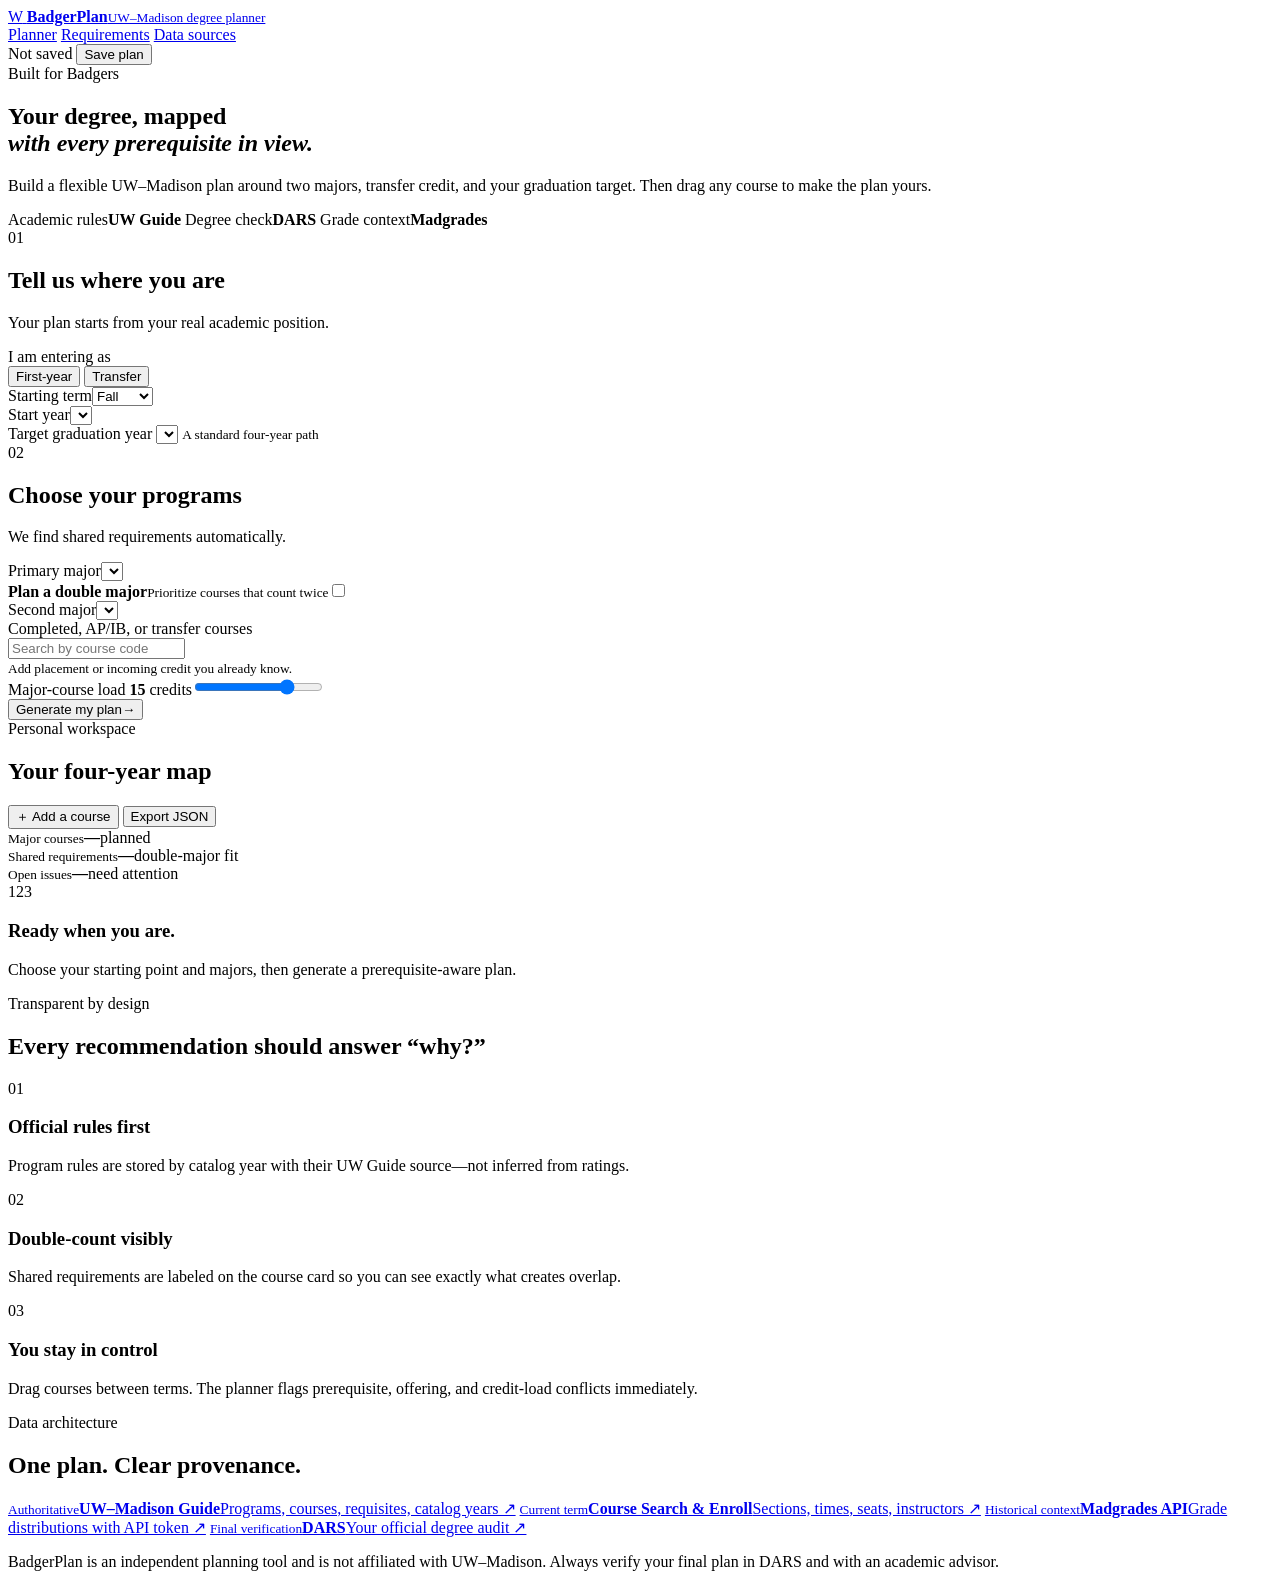
==== web/static/index.html @ cb11b792 "Build personalized UW course planning workspace" ====
<!doctype html>
<html lang="en">
<head>
  <meta charset="utf-8">
  <meta name="viewport" content="width=device-width, initial-scale=1">
  <title>BadgerPlan · UW–Madison Degree Planner</title>
  <meta name="description" content="A personalized, prerequisite-aware degree planning workspace for UW–Madison students.">
  <link rel="preconnect" href="https://fonts.googleapis.com">
  <link rel="preconnect" href="https://fonts.gstatic.com" crossorigin>
  <link href="https://fonts.googleapis.com/css2?family=DM+Sans:wght@400;500;600;700&family=Newsreader:opsz,wght@6..72,600;6..72,700&display=swap" rel="stylesheet">
  <link rel="stylesheet" href="/static/app.css">
</head>
<body>
  <header class="topbar">
    <a class="brand" href="#" aria-label="BadgerPlan home">
      <span class="crest">W</span>
      <span><strong>BadgerPlan</strong><small>UW–Madison degree planner</small></span>
    </a>
    <nav>
      <a href="#planner">Planner</a>
      <a href="#requirements">Requirements</a>
      <a href="#sources">Data sources</a>
    </nav>
    <div class="top-actions">
      <span id="saveStatus" class="save-status">Not saved</span>
      <button id="savePlan" class="button ghost">Save plan</button>
    </div>
  </header>

  <main>
    <section class="hero">
      <div class="eyebrow"><span></span> Built for Badgers</div>
      <h1>Your degree, mapped<br><em>with every prerequisite in view.</em></h1>
      <p>Build a flexible UW–Madison plan around two majors, transfer credit, and your graduation target. Then drag any course to make the plan yours.</p>
      <div class="source-strip">
        <span>Academic rules</span><strong>UW Guide</strong>
        <span>Degree check</span><strong>DARS</strong>
        <span>Grade context</span><strong>Madgrades</strong>
      </div>
    </section>

    <section id="planner" class="workspace">
      <aside class="setup-panel">
        <div class="panel-heading">
          <span class="step-number">01</span>
          <div><h2>Tell us where you are</h2><p>Your plan starts from your real academic position.</p></div>
        </div>

        <div class="field">
          <label>I am entering as</label>
          <div class="segmented" role="group" aria-label="Student type">
            <button class="segment active" data-student-type="first-year">First-year</button>
            <button class="segment" data-student-type="transfer">Transfer</button>
          </div>
        </div>

        <div class="field-row">
          <div class="field"><label for="startTerm">Starting term</label><select id="startTerm"><option>Fall</option><option>Spring</option></select></div>
          <div class="field"><label for="startYear">Start year</label><select id="startYear"></select></div>
        </div>

        <div class="field">
          <label for="graduationYear">Target graduation year</label>
          <select id="graduationYear"></select>
          <small id="timelineHint">A standard four-year path</small>
        </div>

        <div class="divider"></div>
        <div class="panel-heading compact">
          <span class="step-number">02</span>
          <div><h2>Choose your programs</h2><p>We find shared requirements automatically.</p></div>
        </div>

        <div class="field"><label for="primaryMajor">Primary major</label><select id="primaryMajor"></select></div>
        <label class="toggle-row"><span><strong>Plan a double major</strong><small>Prioritize courses that count twice</small></span><input id="doubleMajor" type="checkbox"><i></i></label>
        <div id="secondMajorField" class="field hidden"><label for="secondMajor">Second major</label><select id="secondMajor"></select></div>

        <div class="divider"></div>
        <div class="field">
          <label for="completedSearch">Completed, AP/IB, or transfer courses</label>
          <div class="token-input"><input id="completedSearch" placeholder="Search by course code"><div id="completedSuggestions" class="suggestions hidden"></div></div>
          <div id="completedTokens" class="tokens"></div>
          <small id="creditHelp">Add placement or incoming credit you already know.</small>
        </div>

        <div class="field"><label for="maxCredits">Major-course load <strong id="maxCreditsValue">15</strong> credits</label><input id="maxCredits" type="range" min="6" max="18" value="15"></div>
        <button id="generatePlan" class="button primary full"><span>Generate my plan</span><span aria-hidden="true">→</span></button>
      </aside>

      <div class="plan-area">
        <div class="plan-toolbar">
          <div><span class="kicker">Personal workspace</span><h2 id="planTitle">Your four-year map</h2></div>
          <div class="toolbar-actions">
            <button id="openLibrary" class="button ghost">＋ Add a course</button>
            <button id="exportPlan" class="button dark">Export JSON</button>
          </div>
        </div>

        <div id="summary" class="summary-grid">
          <article><small>Major courses</small><strong id="summaryCourses">—</strong><span>planned</span></article>
          <article><small>Shared requirements</small><strong id="summaryOverlap">—</strong><span>double-major fit</span></article>
          <article><small>Open issues</small><strong id="summaryIssues">—</strong><span>need attention</span></article>
        </div>

        <div id="alerts" class="alerts hidden"></div>
        <div id="schedule" class="schedule-board empty-state">
          <div class="empty-illustration"><span>1</span><i></i><span>2</span><i></i><span>3</span></div>
          <h3>Ready when you are.</h3>
          <p>Choose your starting point and majors, then generate a prerequisite-aware plan.</p>
        </div>
      </div>
    </section>

    <section id="requirements" class="requirements-section">
      <div><span class="kicker">Transparent by design</span><h2>Every recommendation should answer “why?”</h2></div>
      <div class="principles">
        <article><span>01</span><h3>Official rules first</h3><p>Program rules are stored by catalog year with their UW Guide source—not inferred from ratings.</p></article>
        <article><span>02</span><h3>Double-count visibly</h3><p>Shared requirements are labeled on the course card so you can see exactly what creates overlap.</p></article>
        <article><span>03</span><h3>You stay in control</h3><p>Drag courses between terms. The planner flags prerequisite, offering, and credit-load conflicts immediately.</p></article>
      </div>
    </section>

    <section id="sources" class="sources-section">
      <div><span class="kicker light">Data architecture</span><h2>One plan. Clear provenance.</h2></div>
      <div class="source-cards">
        <a href="https://guide.wisc.edu/" target="_blank"><small>Authoritative</small><strong>UW–Madison Guide</strong><span>Programs, courses, requisites, catalog years ↗</span></a>
        <a href="https://public.enroll.wisc.edu/" target="_blank"><small>Current term</small><strong>Course Search & Enroll</strong><span>Sections, times, seats, instructors ↗</span></a>
        <a href="https://api.madgrades.com/" target="_blank"><small>Historical context</small><strong>Madgrades API</strong><span>Grade distributions with API token ↗</span></a>
        <a href="https://registrar.wisc.edu/dars/" target="_blank"><small>Final verification</small><strong>DARS</strong><span>Your official degree audit ↗</span></a>
      </div>
      <p class="disclaimer">BadgerPlan is an independent planning tool and is not affiliated with UW–Madison. Always verify your final plan in DARS and with an academic advisor.</p>
    </section>
  </main>

  <dialog id="courseLibrary" class="course-library">
    <div class="library-header"><div><span class="kicker">Course library</span><h2>Add something to your plan</h2></div><button id="closeLibrary" aria-label="Close">×</button></div>
    <input id="librarySearch" class="library-search" placeholder="Search COMP SCI, economics, calculus…">
    <div id="libraryResults" class="library-results"></div>
  </dialog>

  <div id="toast" class="toast" role="status"></div>
  <script src="/static/app.js" defer></script>
</body>
</html>
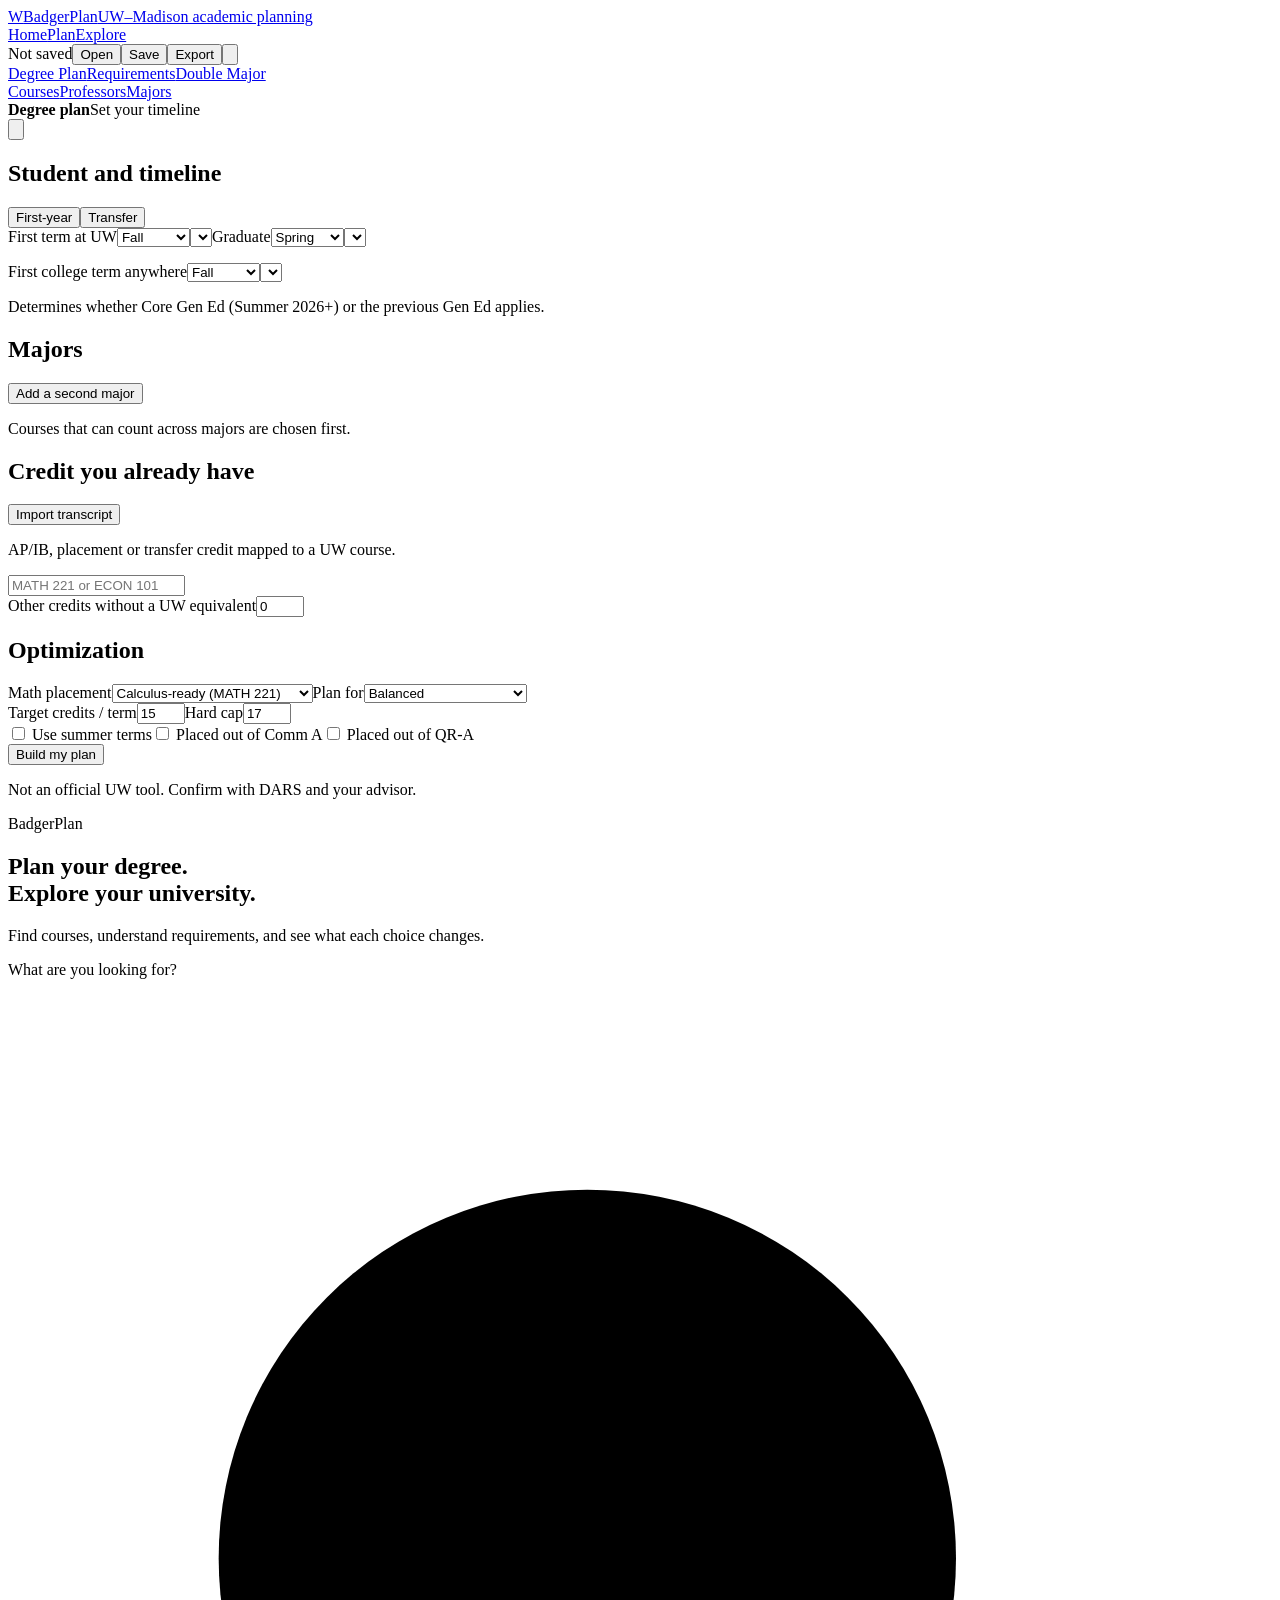
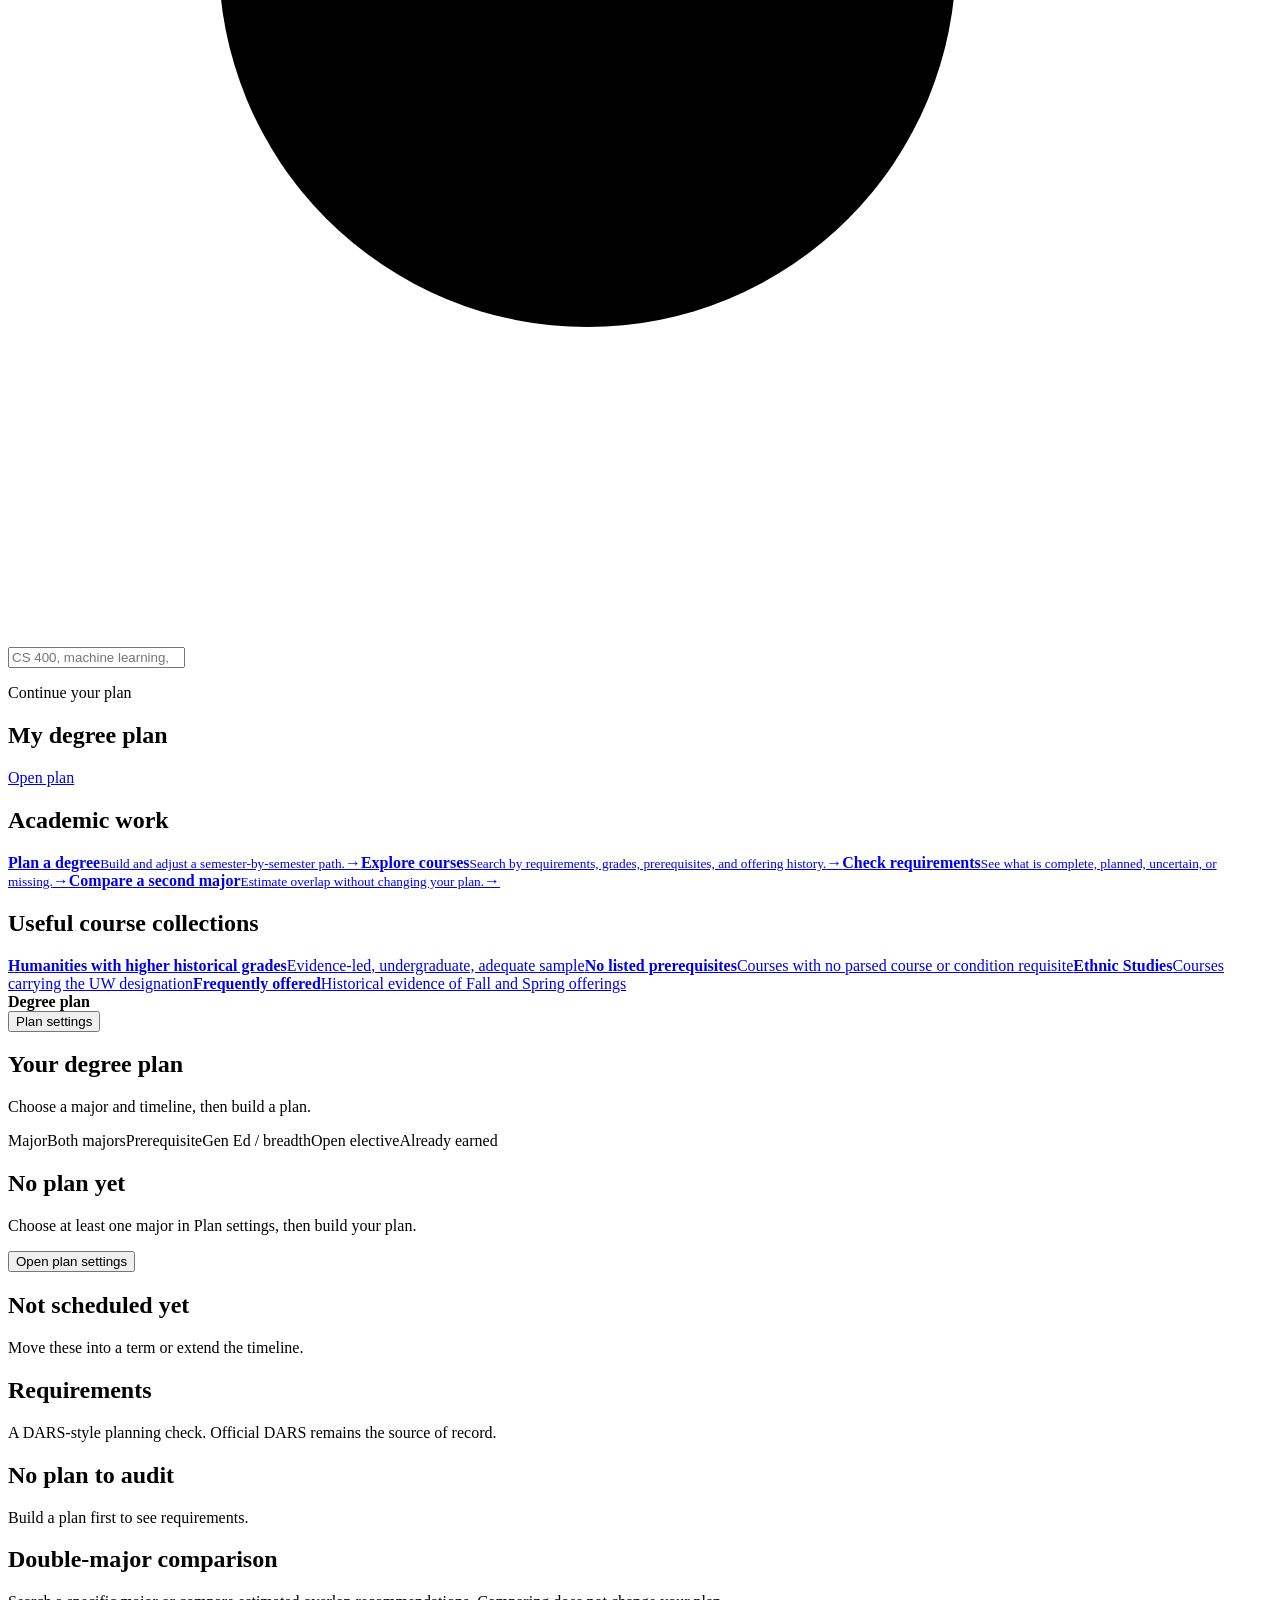
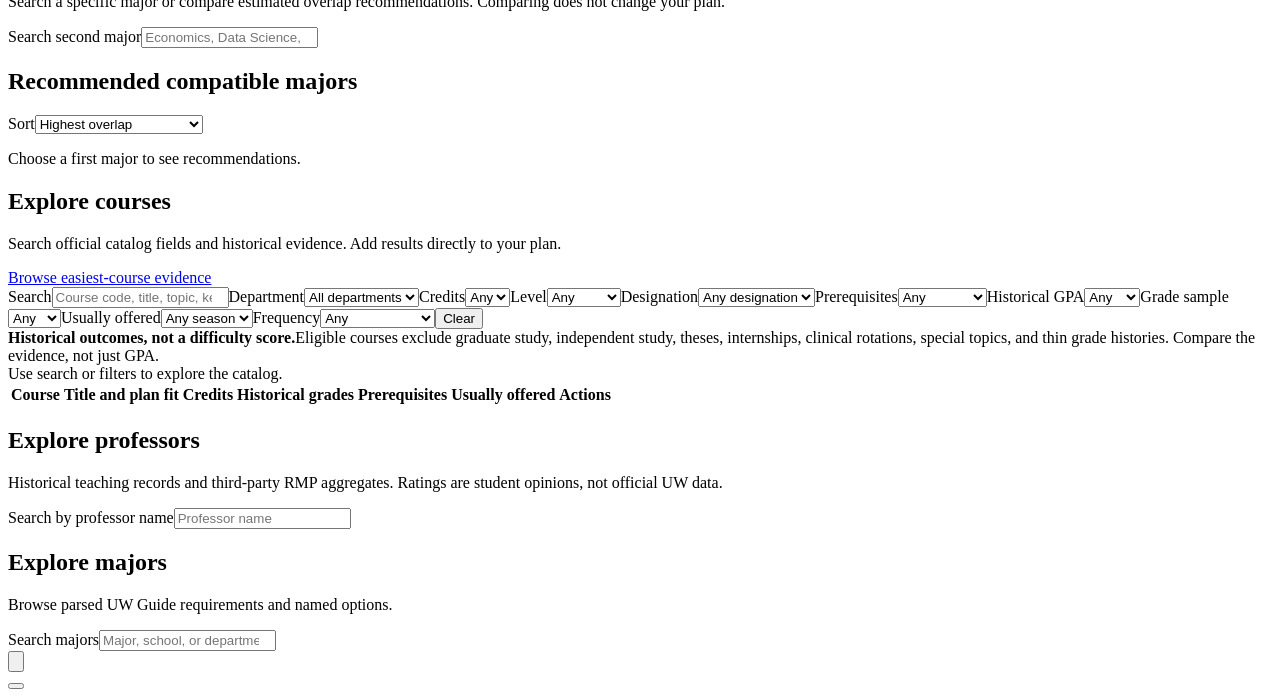
==== commit 6783584c: "feat: redesign CourseOptimizer web experience" ====
--- a/web/static/index.html
+++ b/web/static/index.html
@@ -2,143 +2,63 @@
 <html lang="en">
 <head>
   <meta charset="utf-8">
-  <meta name="viewport" content="width=device-width, initial-scale=1">
-  <title>BadgerPlan · UW–Madison Degree Planner</title>
-  <meta name="description" content="A personalized, prerequisite-aware degree planning workspace for UW–Madison students.">
+  <meta name="viewport" content="width=device-width, initial-scale=1, viewport-fit=cover">
+  <title>BadgerPlan · UW–Madison academic planning</title>
+  <meta name="description" content="Plan a UW–Madison degree, understand requirements, and discover courses using prerequisites and historical evidence.">
+  <link rel="icon" href="data:image/svg+xml,%3Csvg xmlns='http://www.w3.org/2000/svg' viewBox='0 0 32 32'%3E%3Crect width='32' height='32' rx='5' fill='%23c5050c'/%3E%3Cpath d='M9 8h9a5 5 0 0 1 0 10h-5v6H9zm4 4v2h5a1 1 0 0 0 0-2z' fill='white'/%3E%3C/svg%3E">
   <link rel="preconnect" href="https://fonts.googleapis.com">
   <link rel="preconnect" href="https://fonts.gstatic.com" crossorigin>
-  <link href="https://fonts.googleapis.com/css2?family=DM+Sans:wght@400;500;600;700&family=Newsreader:opsz,wght@6..72,600;6..72,700&display=swap" rel="stylesheet">
+  <link href="https://fonts.googleapis.com/css2?family=DM+Sans:wght@400;500;600;700&family=Newsreader:opsz,wght@6..72,500;6..72,600;6..72,700&display=swap" rel="stylesheet">
   <link rel="stylesheet" href="/static/app.css">
+  <link rel="stylesheet" href="/static/refinements.css">
+  <link rel="stylesheet" href="/static/classic.css">
 </head>
-<body>
+<body data-area="home">
   <header class="topbar">
-    <a class="brand" href="#" aria-label="BadgerPlan home">
-      <span class="crest">W</span>
-      <span><strong>BadgerPlan</strong><small>UW–Madison degree planner</small></span>
-    </a>
-    <nav>
-      <a href="#planner">Planner</a>
-      <a href="#requirements">Requirements</a>
-      <a href="#sources">Data sources</a>
-    </nav>
-    <div class="top-actions">
-      <span id="saveStatus" class="save-status">Not saved</span>
-      <button id="savePlan" class="button ghost">Save plan</button>
-    </div>
+    <a class="brand" href="/" data-route><span class="brand-mark" aria-hidden="true">W</span><span><span class="brand-name">BadgerPlan</span><span class="brand-sub" id="catalogBadge">UW–Madison academic planning</span></span></a>
+    <nav class="primary-nav" aria-label="Primary navigation"><a href="/" data-route data-nav="home">Home</a><a href="/plan" data-route data-nav="plan">Plan</a><a href="/explore/courses" data-route data-nav="explore">Explore</a></nav>
+    <div class="top-actions"><span class="save-status" id="saveStatus">Not saved</span><button class="btn quiet" id="openPlans">Open</button><button class="btn quiet" id="savePlan">Save</button><button class="btn quiet optional-action" id="exportPlan">Export</button><button class="icon-btn optional-action" id="printPlan" aria-label="Print plan" title="Print plan"><svg viewBox="0 0 24 24" aria-hidden="true"><path d="M7 8V3h10v5M7 17H5a2 2 0 0 1-2-2v-4a2 2 0 0 1 2-2h14a2 2 0 0 1 2 2v4a2 2 0 0 1-2 2h-2M7 14h10v7H7z"/></svg></button></div>
   </header>
+  <div class="context-nav hidden" id="planNav" aria-label="Plan sections"><a href="/plan" data-route>Degree Plan</a><a href="/plan/requirements" data-route>Requirements</a><a href="/plan/double-major" data-route>Double Major</a></div>
+  <div class="context-nav hidden" id="exploreNav" aria-label="Explore sections"><a href="/explore/courses" data-route>Courses</a><a href="/explore/professors" data-route>Professors</a><a href="/explore/majors" data-route>Majors</a></div>
 
-  <main>
-    <section class="hero">
-      <div class="eyebrow"><span></span> Built for Badgers</div>
-      <h1>Your degree, mapped<br><em>with every prerequisite in view.</em></h1>
-      <p>Build a flexible UW–Madison plan around two majors, transfer credit, and your graduation target. Then drag any course to make the plan yours.</p>
-      <div class="source-strip">
-        <span>Academic rules</span><strong>UW Guide</strong>
-        <span>Degree check</span><strong>DARS</strong>
-        <span>Grade context</span><strong>Madgrades</strong>
-      </div>
-    </section>
+  <div class="layout">
+    <aside class="setup" id="setup" aria-label="Plan settings">
+      <div class="setup-mobile-head"><div><strong id="mobilePlanName">Degree plan</strong><span id="mobilePlanDates">Set your timeline</span></div><button class="icon-btn" id="closeSettings" aria-label="Close plan settings"><svg viewBox="0 0 24 24" aria-hidden="true"><path d="M6 6l12 12M18 6L6 18"/></svg></button></div>
+      <form id="setupForm" autocomplete="off">
+        <section class="panel"><h2>Student and timeline</h2><div class="segmented" role="radiogroup" aria-label="Student type"><button type="button" class="seg active" data-student="first-year" role="radio" aria-checked="true">First-year</button><button type="button" class="seg" data-student="transfer" role="radio" aria-checked="false">Transfer</button></div><div class="stack-2"><label>First term at UW<span class="inline"><select id="startSeason"><option>Fall</option><option>Spring</option><option>Summer</option></select><select id="startYear" aria-label="Start year"></select></span></label><label>Graduate<span class="inline"><select id="gradSeason"><option>Spring</option><option>Fall</option><option>Summer</option></select><select id="gradYear" aria-label="Graduation year"></select></span></label></div><p class="hint" id="timelineHint"></p><div class="transfer-only hidden"><label>First college term anywhere<span class="inline"><select id="firstCollegeSeason"><option>Fall</option><option>Spring</option><option>Summer</option></select><select id="firstCollegeYear" aria-label="First college year"></select></span></label><p class="hint">Determines whether Core Gen Ed (Summer 2026+) or the previous Gen Ed applies.</p></div></section>
+        <section class="panel"><h2>Majors</h2><div id="majorList" class="major-list"></div><button type="button" class="text-action" id="addMajor">Add a second major</button><p class="hint">Courses that can count across majors are chosen first.</p></section>
+        <section class="panel"><div class="panel-heading"><h2 id="priorTitle">Credit you already have</h2><button type="button" class="text-action compact" id="openTranscript">Import transcript</button></div><p class="hint" id="priorHint">AP/IB, placement or transfer credit mapped to a UW course.</p><div class="combo"><input type="search" id="priorSearch" placeholder="MATH 221 or ECON 101" aria-label="Add prior credit" autocomplete="off"><div class="combo-list hidden" id="priorResults" role="listbox"></div></div><div class="chip-row" id="priorChips"></div><label>Other credits without a UW equivalent<input type="number" id="genericCredits" min="0" max="90" step="1" value="0"></label></section>
+        <section class="panel"><h2>Optimization</h2><label>Math placement<select id="mathPlacement"><option value="calculus">Calculus-ready (MATH 221)</option><option value="precalc">Pre-calculus (MATH 112–114)</option><option value="none">Not placed yet</option></select></label><label>Plan for<select id="priority"><option value="balanced">Balanced</option><option value="gpa">Higher historical grades</option><option value="fast">Fewest prerequisites</option></select></label><div class="grid-2"><label>Target credits / term<input type="number" id="targetCredits" min="6" max="18" value="15"></label><label>Hard cap<input type="number" id="maxCredits" min="6" max="24" value="17"></label></div><label class="check"><input type="checkbox" id="includeSummer"> Use summer terms</label><label class="check"><input type="checkbox" id="placeCommA"> Placed out of Comm A</label><label class="check"><input type="checkbox" id="placeQrA"> Placed out of QR-A</label></section>
+        <button type="submit" class="btn primary block" id="generateBtn"><span>Build my plan</span></button><p class="fine">Not an official UW tool. Confirm with DARS and your advisor.</p>
+      </form>
+    </aside>
+    <div class="settings-scrim hidden" id="settingsScrim"></div>
 
-    <section id="planner" class="workspace">
-      <aside class="setup-panel">
-        <div class="panel-heading">
-          <span class="step-number">01</span>
-          <div><h2>Tell us where you are</h2><p>Your plan starts from your real academic position.</p></div>
-        </div>
+    <main class="main" id="main">
+      <section class="view" id="view-home" aria-labelledby="homeTitle">
+        <div class="home-intro"><p class="product-line">BadgerPlan</p><h1 id="homeTitle">Plan your degree.<br>Explore your university.</h1><p>Find courses, understand requirements, and see what each choice changes.</p></div>
+        <div class="home-search search-combobox"><label for="homeSearch">What are you looking for?</label><div class="search-input-row"><svg viewBox="0 0 24 24" aria-hidden="true"><circle cx="11" cy="11" r="7"/><path d="m20 20-4-4"/></svg><input type="search" id="homeSearch" placeholder="CS 400, machine learning, professor, major…" autocomplete="off" aria-controls="homeSearchResults" aria-expanded="false"></div><div class="grouped-results hidden" id="homeSearchResults" role="listbox"></div></div>
+        <section class="continue-plan hidden" id="continuePlan" aria-labelledby="continueTitle"><div><p class="section-label" id="continueTitle">Continue your plan</p><h2 id="continueName">My degree plan</h2><p id="continueMeta"></p></div><div class="continue-status" id="continueStatus"></div><a class="btn primary" href="/plan" data-route>Open plan</a></section>
+        <div class="home-index"><section aria-labelledby="actionsTitle"><h2 id="actionsTitle">Academic work</h2><a class="index-row" href="/plan" data-route><span><strong>Plan a degree</strong><small>Build and adjust a semester-by-semester path.</small></span><span aria-hidden="true">→</span></a><a class="index-row" href="/explore/courses" data-route><span><strong>Explore courses</strong><small>Search by requirements, grades, prerequisites, and offering history.</small></span><span aria-hidden="true">→</span></a><a class="index-row" href="/plan/requirements" data-route><span><strong>Check requirements</strong><small>See what is complete, planned, uncertain, or missing.</small></span><span aria-hidden="true">→</span></a><a class="index-row" href="/plan/double-major" data-route><span><strong>Compare a second major</strong><small>Estimate overlap without changing your plan.</small></span><span aria-hidden="true">→</span></a></section><section aria-labelledby="collectionsTitle"><h2 id="collectionsTitle">Useful course collections</h2><a class="collection-row" href="/explore/courses?mode=easiest&tag=hum" data-route><strong>Humanities with higher historical grades</strong><span>Evidence-led, undergraduate, adequate sample</span></a><a class="collection-row" href="/explore/courses?requisites=none" data-route><strong>No listed prerequisites</strong><span>Courses with no parsed course or condition requisite</span></a><a class="collection-row" href="/explore/courses?tag=ethnic" data-route><strong>Ethnic Studies</strong><span>Courses carrying the UW designation</span></a><a class="collection-row" href="/explore/courses?frequency=every%20semester" data-route><strong>Frequently offered</strong><span>Historical evidence of Fall and Spring offerings</span></a></section></div>
+      </section>
 
-        <div class="field">
-          <label>I am entering as</label>
-          <div class="segmented" role="group" aria-label="Student type">
-            <button class="segment active" data-student-type="first-year">First-year</button>
-            <button class="segment" data-student-type="transfer">Transfer</button>
-          </div>
-        </div>
+      <section class="view" id="view-plan" aria-label="Degree Plan"><div class="mobile-plan-bar"><div><strong id="compactPlanName">Degree plan</strong><span id="compactPlanDates"></span></div><button class="btn" id="openSettings">Plan settings</button></div><div class="plan-head"><div><h1 id="planTitle">Your degree plan</h1><p class="subtle" id="planSubtitle">Choose a major and timeline, then build a plan.</p></div><div class="stats" id="stats"></div></div><div class="constraint-center hidden" id="alerts" role="status" tabindex="-1"></div><div class="legend" id="legend"><span class="lg lg-major">Major</span><span class="lg lg-shared">Both majors</span><span class="lg lg-prereq">Prerequisite</span><span class="lg lg-gened">Gen Ed / breadth</span><span class="lg lg-elective">Open elective</span><span class="lg lg-prior">Already earned</span></div><div class="board empty" id="board"><div class="empty-state"><h2>No plan yet</h2><p>Choose at least one major in Plan settings, then build your plan.</p><button class="btn primary" id="emptySettings">Open plan settings</button></div></div><div class="tray hidden" id="tray"><div class="tray-head"><h2>Not scheduled yet</h2><p>Move these into a term or extend the timeline.</p></div><div class="tray-courses" id="trayCourses" data-term-index="-1"></div></div></section>
+      <section class="view" id="view-audit" aria-label="Requirements"><div class="plan-head"><div><h1>Requirements</h1><p class="subtle">A DARS-style planning check. Official DARS remains the source of record.</p></div></div><div id="auditBody" class="audit-body"><div class="empty-state inline"><h2>No plan to audit</h2><p>Build a plan first to see requirements.</p></div></div></section>
+      <section class="view" id="view-double" aria-label="Double Major"><div class="plan-head"><div><h1>Double-major comparison</h1><p class="subtle">Search a specific major or compare estimated overlap recommendations. Comparing does not change your plan.</p></div></div><div class="major-compare-search"><label for="secondMajorSearch">Search second major</label><input type="search" id="secondMajorSearch" placeholder="Economics, Data Science, History…" autocomplete="off"><div id="secondMajorResults" class="lookup-results"></div></div><div id="majorComparison"></div><div class="section-head"><h2>Recommended compatible majors</h2><label>Sort<select id="doubleSort"><option value="overlap">Highest overlap</option><option value="additional">Lowest additional credits</option><option value="name">Program name</option></select></label></div><div id="doubleBody"><p class="subtle">Choose a first major to see recommendations.</p></div></section>
 
-        <div class="field-row">
-          <div class="field"><label for="startTerm">Starting term</label><select id="startTerm"><option>Fall</option><option>Spring</option></select></div>
-          <div class="field"><label for="startYear">Start year</label><select id="startYear"></select></div>
-        </div>
+      <section class="view" id="view-explore" aria-label="Explore courses"><div class="plan-head"><div><h1>Explore courses</h1><p class="subtle">Search official catalog fields and historical evidence. Add results directly to your plan.</p></div><a class="text-action" href="/explore/courses?mode=easiest" data-route>Browse easiest-course evidence</a></div><form class="discovery-controls" id="exploreForm"><label class="search-wide">Search<input type="search" id="exploreSearch" placeholder="Course code, title, topic, keyword, or instructor"></label><label>Department<select id="exploreDepartment"><option value="">All departments</option></select></label><label>Credits<select id="exploreCredits"><option value="">Any</option><option>1</option><option>2</option><option>3</option><option>4</option><option>5</option></select></label><label>Level<select id="exploreLevel"><option value="">Any</option><option value="100-299">100–200</option><option value="300-499">300–400</option><option value="500-699">500–600</option></select></label><label>Designation<select id="exploreTag"><option value="">Any designation</option></select></label><label>Prerequisites<select id="exploreReq"><option value="">Any</option><option value="none">None listed</option><option value="listed">Listed</option></select></label><label>Historical GPA<select id="exploreGpa"><option value="">Any</option><option value="3.0">3.0+</option><option value="3.25">3.25+</option><option value="3.5">3.5+</option><option value="3.75">3.75+</option></select></label><label>Grade sample<select id="exploreSample"><option value="">Any</option><option value="30">30+</option><option value="100">100+</option><option value="300">300+</option></select></label><label>Usually offered<select id="exploreSeason"><option value="">Any season</option><option>Fall</option><option>Spring</option><option>Summer</option></select></label><label>Frequency<select id="exploreFrequency"><option value="">Any</option><option value="every semester">Every semester</option><option value="yearly">Yearly</option><option value="irregular">Irregular</option></select></label><button class="btn" type="button" id="clearFilters">Clear</button></form><div class="query-interpretation hidden" id="queryInterpretation"></div><div class="easiest-note hidden" id="easiestNote"><strong>Historical outcomes, not a difficulty score.</strong><span>Eligible courses exclude graduate study, independent study, theses, internships, clinical rotations, special topics, and thin grade histories. Compare the evidence, not just GPA.</span></div><div class="result-summary" id="exploreSummary">Use search or filters to explore the catalog.</div><div class="course-table-wrap"><table class="course-table"><thead><tr><th>Course</th><th>Title and plan fit</th><th>Credits</th><th>Historical grades</th><th>Prerequisites</th><th>Usually offered</th><th><span class="sr-only">Actions</span></th></tr></thead><tbody id="exploreResults"></tbody></table></div></section>
+      <section class="view" id="view-professors" aria-label="Explore professors"><div class="plan-head"><div><h1>Explore professors</h1><p class="subtle">Historical teaching records and third-party RMP aggregates. Ratings are student opinions, not official UW data.</p></div></div><label class="standalone-search">Search by professor name<input type="search" id="professorSearch" placeholder="Professor name"></label><div class="data-list" id="professorResults"></div></section>
+      <section class="view" id="view-majors" aria-label="Explore majors"><div class="plan-head"><div><h1>Explore majors</h1><p class="subtle">Browse parsed UW Guide requirements and named options.</p></div></div><label class="standalone-search">Search majors<input type="search" id="programSearch" placeholder="Major, school, or department"></label><div class="data-list" id="programResults"></div><div id="programDetail"></div></section>
+      <section class="view" id="view-course" aria-label="Course detail"><div id="coursePage"></div></section><section class="view" id="view-professor" aria-label="Professor detail"><div id="professorPage"></div></section><section class="view" id="view-major" aria-label="Major detail"><div id="majorPage"></div></section>
+    </main>
+  </div>
 
-        <div class="field">
-          <label for="graduationYear">Target graduation year</label>
-          <select id="graduationYear"></select>
-          <small id="timelineHint">A standard four-year path</small>
-        </div>
-
-        <div class="divider"></div>
-        <div class="panel-heading compact">
-          <span class="step-number">02</span>
-          <div><h2>Choose your programs</h2><p>We find shared requirements automatically.</p></div>
-        </div>
-
-        <div class="field"><label for="primaryMajor">Primary major</label><select id="primaryMajor"></select></div>
-        <label class="toggle-row"><span><strong>Plan a double major</strong><small>Prioritize courses that count twice</small></span><input id="doubleMajor" type="checkbox"><i></i></label>
-        <div id="secondMajorField" class="field hidden"><label for="secondMajor">Second major</label><select id="secondMajor"></select></div>
-
-        <div class="divider"></div>
-        <div class="field">
-          <label for="completedSearch">Completed, AP/IB, or transfer courses</label>
-          <div class="token-input"><input id="completedSearch" placeholder="Search by course code"><div id="completedSuggestions" class="suggestions hidden"></div></div>
-          <div id="completedTokens" class="tokens"></div>
-          <small id="creditHelp">Add placement or incoming credit you already know.</small>
-        </div>
-
-        <div class="field"><label for="maxCredits">Major-course load <strong id="maxCreditsValue">15</strong> credits</label><input id="maxCredits" type="range" min="6" max="18" value="15"></div>
-        <button id="generatePlan" class="button primary full"><span>Generate my plan</span><span aria-hidden="true">→</span></button>
-      </aside>
-
-      <div class="plan-area">
-        <div class="plan-toolbar">
-          <div><span class="kicker">Personal workspace</span><h2 id="planTitle">Your four-year map</h2></div>
-          <div class="toolbar-actions">
-            <button id="openLibrary" class="button ghost">＋ Add a course</button>
-            <button id="exportPlan" class="button dark">Export JSON</button>
-          </div>
-        </div>
-
-        <div id="summary" class="summary-grid">
-          <article><small>Major courses</small><strong id="summaryCourses">—</strong><span>planned</span></article>
-          <article><small>Shared requirements</small><strong id="summaryOverlap">—</strong><span>double-major fit</span></article>
-          <article><small>Open issues</small><strong id="summaryIssues">—</strong><span>need attention</span></article>
-        </div>
-
-        <div id="alerts" class="alerts hidden"></div>
-        <div id="schedule" class="schedule-board empty-state">
-          <div class="empty-illustration"><span>1</span><i></i><span>2</span><i></i><span>3</span></div>
-          <h3>Ready when you are.</h3>
-          <p>Choose your starting point and majors, then generate a prerequisite-aware plan.</p>
-        </div>
-      </div>
-    </section>
-
-    <section id="requirements" class="requirements-section">
-      <div><span class="kicker">Transparent by design</span><h2>Every recommendation should answer “why?”</h2></div>
-      <div class="principles">
-        <article><span>01</span><h3>Official rules first</h3><p>Program rules are stored by catalog year with their UW Guide source—not inferred from ratings.</p></article>
-        <article><span>02</span><h3>Double-count visibly</h3><p>Shared requirements are labeled on the course card so you can see exactly what creates overlap.</p></article>
-        <article><span>03</span><h3>You stay in control</h3><p>Drag courses between terms. The planner flags prerequisite, offering, and credit-load conflicts immediately.</p></article>
-      </div>
-    </section>
-
-    <section id="sources" class="sources-section">
-      <div><span class="kicker light">Data architecture</span><h2>One plan. Clear provenance.</h2></div>
-      <div class="source-cards">
-        <a href="https://guide.wisc.edu/" target="_blank"><small>Authoritative</small><strong>UW–Madison Guide</strong><span>Programs, courses, requisites, catalog years ↗</span></a>
-        <a href="https://public.enroll.wisc.edu/" target="_blank"><small>Current term</small><strong>Course Search & Enroll</strong><span>Sections, times, seats, instructors ↗</span></a>
-        <a href="https://api.madgrades.com/" target="_blank"><small>Historical context</small><strong>Madgrades API</strong><span>Grade distributions with API token ↗</span></a>
-        <a href="https://registrar.wisc.edu/dars/" target="_blank"><small>Final verification</small><strong>DARS</strong><span>Your official degree audit ↗</span></a>
-      </div>
-      <p class="disclaimer">BadgerPlan is an independent planning tool and is not affiliated with UW–Madison. Always verify your final plan in DARS and with an academic advisor.</p>
-    </section>
-  </main>
-
-  <dialog id="courseLibrary" class="course-library">
-    <div class="library-header"><div><span class="kicker">Course library</span><h2>Add something to your plan</h2></div><button id="closeLibrary" aria-label="Close">×</button></div>
-    <input id="librarySearch" class="library-search" placeholder="Search COMP SCI, economics, calculus…">
-    <div id="libraryResults" class="library-results"></div>
-  </dialog>
-
-  <div id="toast" class="toast" role="status"></div>
-  <script src="/static/app.js" defer></script>
+  <aside class="drawer" id="drawer" aria-hidden="true" aria-label="Course quick view"><button class="drawer-close icon-btn" id="drawerClose" aria-label="Close course details"><svg viewBox="0 0 24 24" aria-hidden="true"><path d="M6 6l12 12M18 6L6 18"/></svg></button><div id="drawerBody"></div></aside><div class="scrim hidden" id="scrim"></div>
+  <dialog id="plansDialog"><form method="dialog" class="dialog-body"><h2>Saved plans</h2><div id="plansList" class="data-list"></div><div class="dialog-actions"><label class="btn file-btn">Import JSON<input type="file" id="importFile" accept="application/json" hidden></label><button class="btn" value="close">Close</button></div></form></dialog>
+  <dialog id="addDialog"><form method="dialog" class="dialog-body"><h2 id="addDialogTitle">Add a course</h2><label>Search courses<input type="search" id="addSearch" placeholder="Course code, title, or topic"></label><div id="addResults" class="data-list"></div><div class="dialog-actions"><button class="btn" value="close">Close</button></div></form></dialog>
+  <dialog id="transcriptDialog" class="transcript-dialog" aria-labelledby="transcriptTitle"><div class="dialog-body"><div><p class="section-label">Prior credit</p><h2 id="transcriptTitle">Import a transcript</h2><p class="subtle">BadgerPlan matches course codes against its local UW catalog. Nothing is added until you review and confirm.</p></div><label class="upload-zone" for="transcriptFile"><strong>Choose transcript file</strong><span>PDF, TXT, CSV, TSV, or JSON · 12 MB max</span><input type="file" id="transcriptFile" accept=".pdf,.txt,.csv,.tsv,.json,application/pdf,text/plain,text/csv,application/json" hidden></label><div class="file-selection hidden" id="transcriptFileName"></div><details class="paste-transcript"><summary>Or paste transcript text</summary><label for="transcriptText">Transcript text<textarea id="transcriptText" rows="7" placeholder="Paste course history here…"></textarea></label></details><p class="privacy-note"><strong>Private by design:</strong> parsing happens in this local BadgerPlan app and is not sent to a third-party service. BadgerPlan does not save the source file.</p><div class="transcript-feedback hidden" id="transcriptFeedback" role="status" tabindex="-1"></div><div class="transcript-review hidden" id="transcriptReview"><div class="review-head"><div><h3>Review matches</h3><p class="subtle" id="transcriptSummary"></p></div><button class="text-action compact" type="button" id="toggleTranscriptRows">Clear all</button></div><div class="transcript-table-wrap"><table class="transcript-table"><thead><tr><th><span class="sr-only">Include</span></th><th>Course</th><th>Credits</th><th>Match</th></tr></thead><tbody id="transcriptRows"></tbody></table></div><p class="fine left">Credits shown use the UW catalog value. Confirm official equivalencies and earned credit in DARS.</p></div><div class="dialog-actions"><button class="btn" type="button" id="closeTranscript">Cancel</button><button class="btn primary" type="button" id="parseTranscript">Review courses</button><button class="btn primary hidden" type="button" id="importTranscript">Import selected</button></div></div></dialog>
+  <div class="toast" id="toast" role="status" aria-live="polite"><span id="toastMessage"></span><button class="toast-action hidden" id="toastAction"></button></div>
+  <script type="module" src="/static/app.js"></script>
 </body>
 </html>
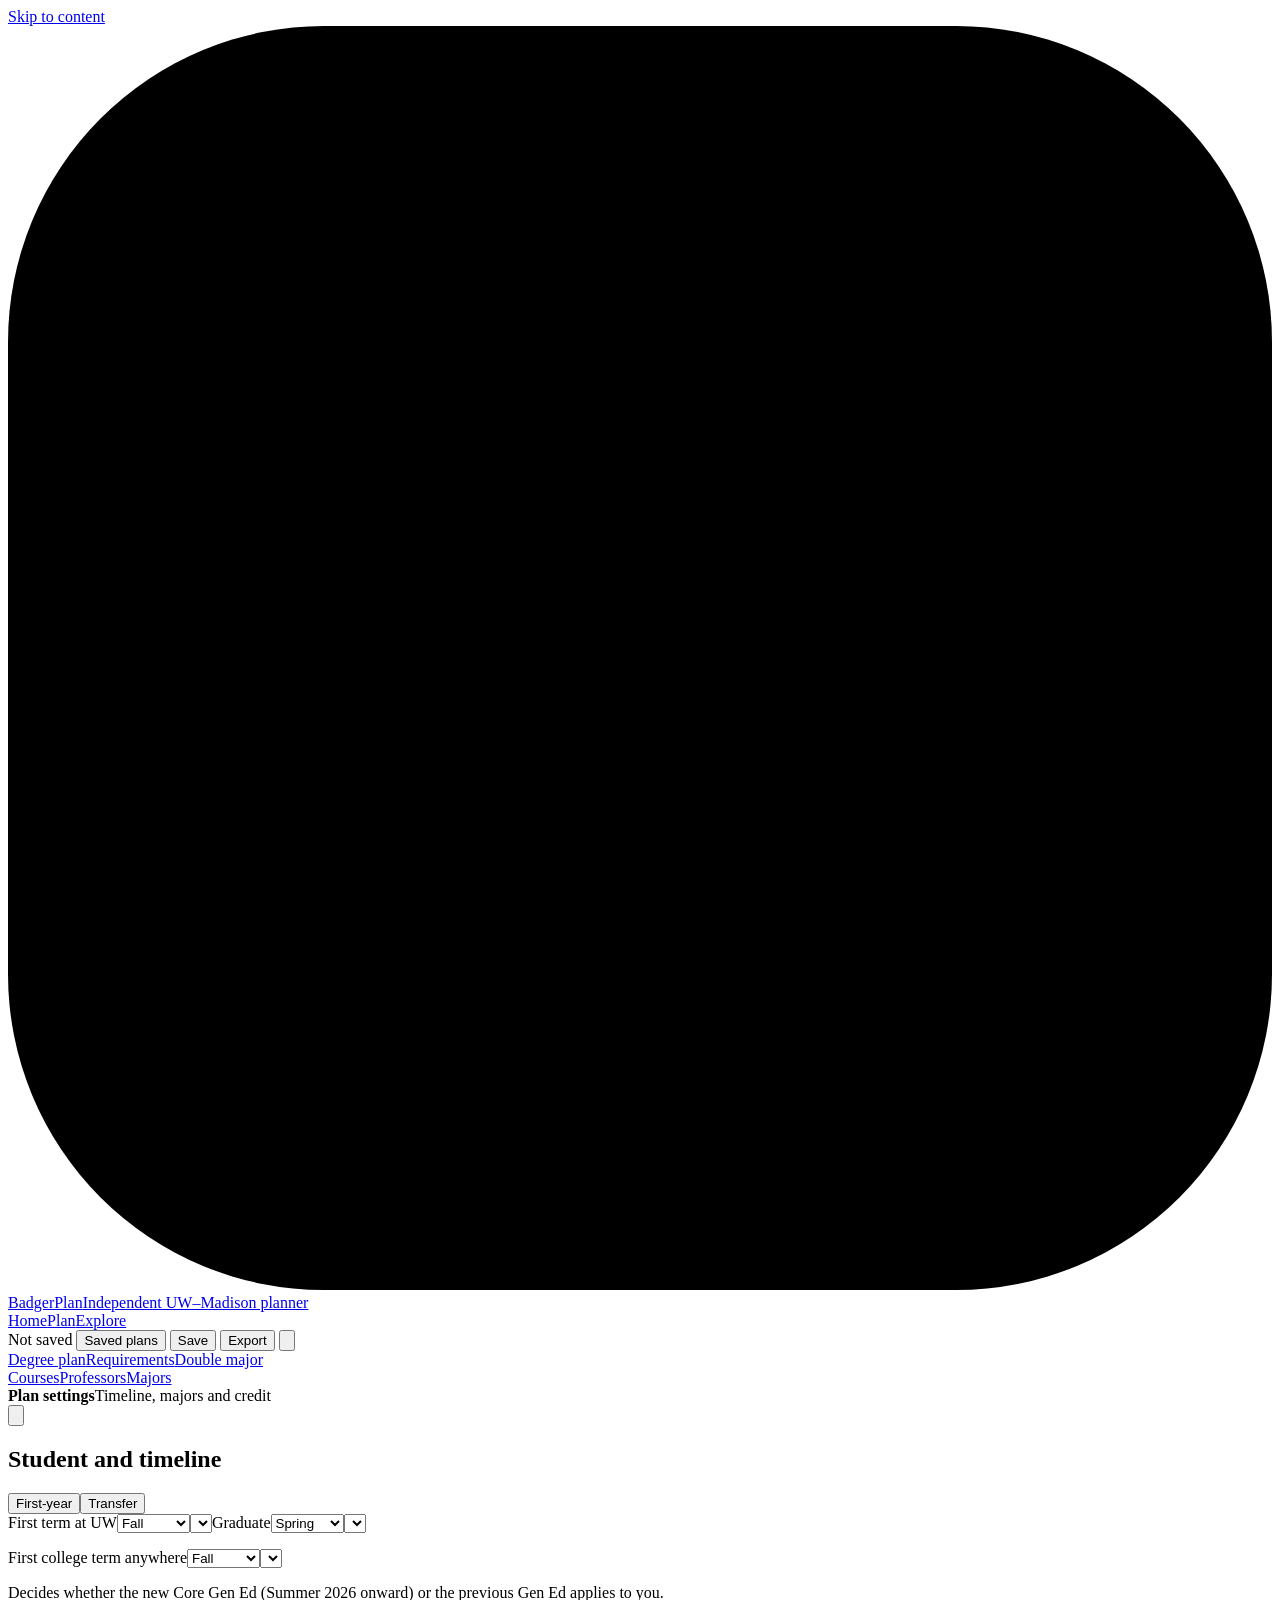
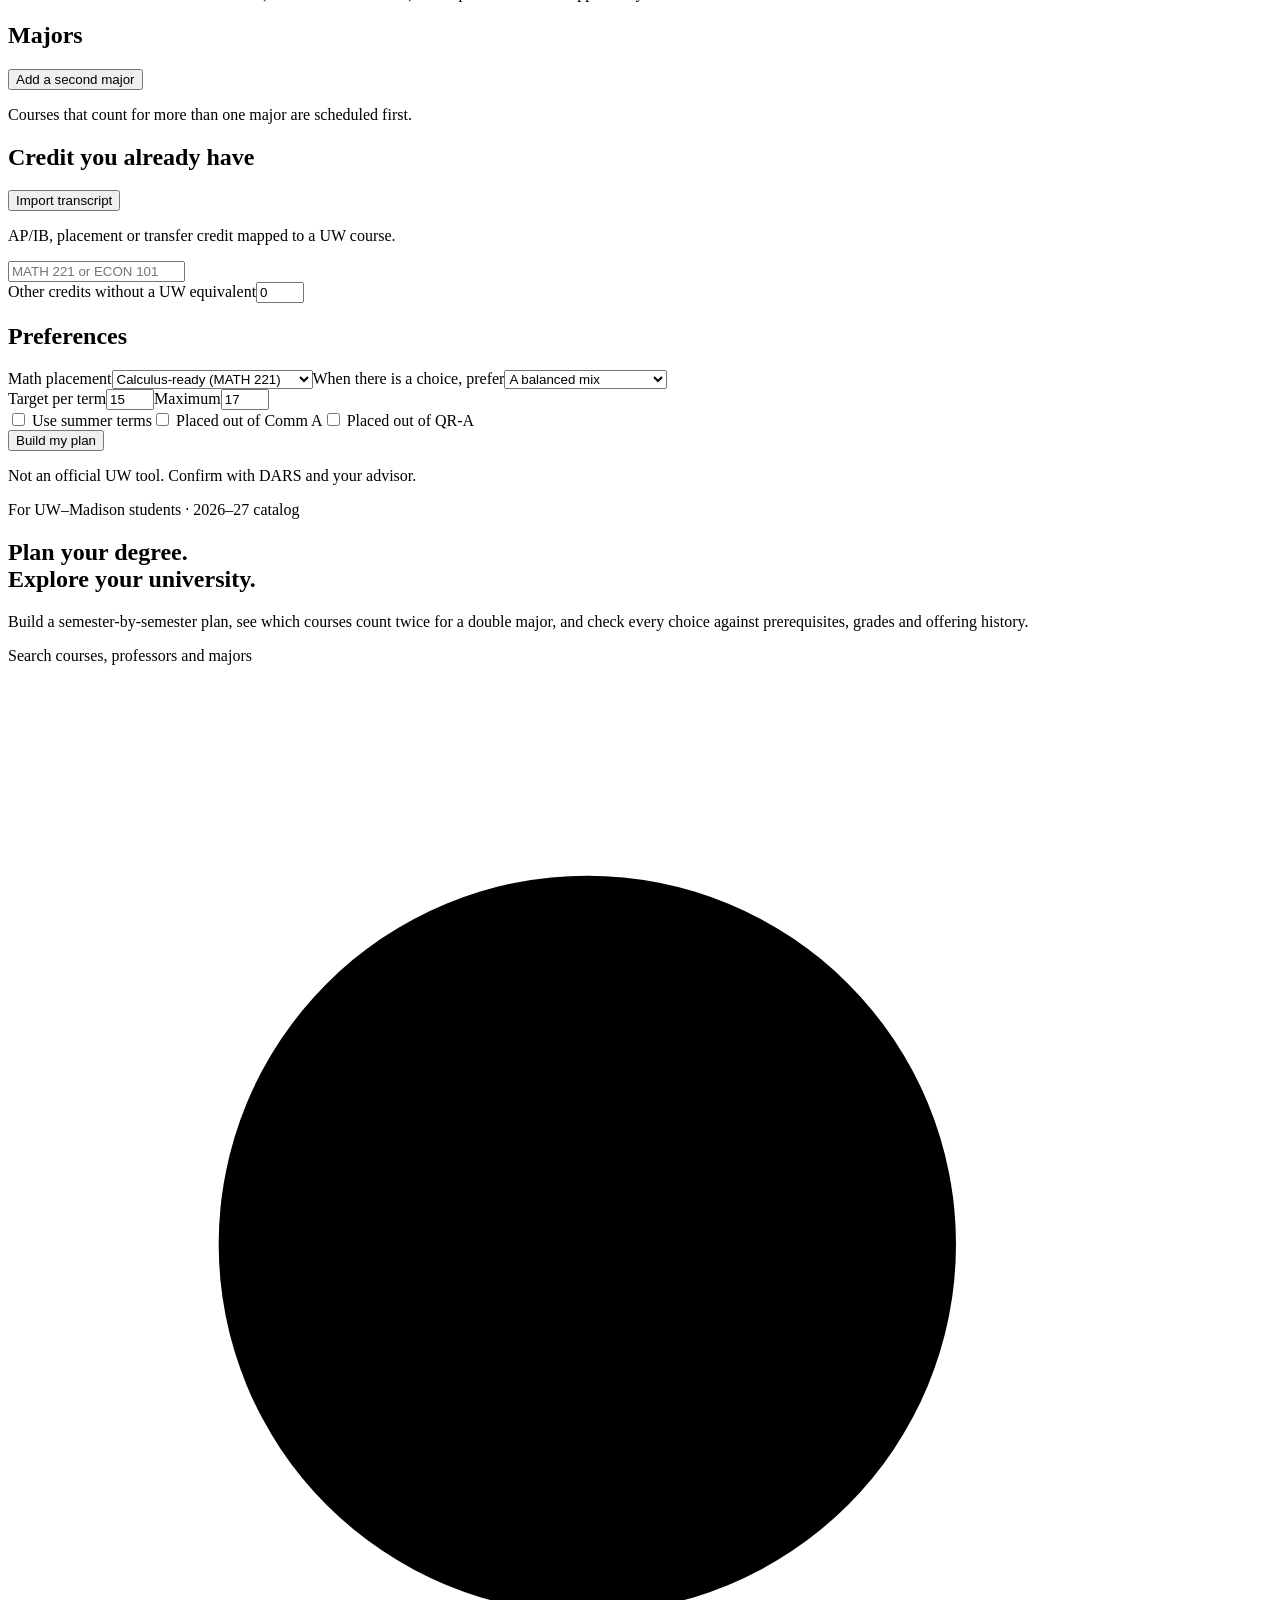
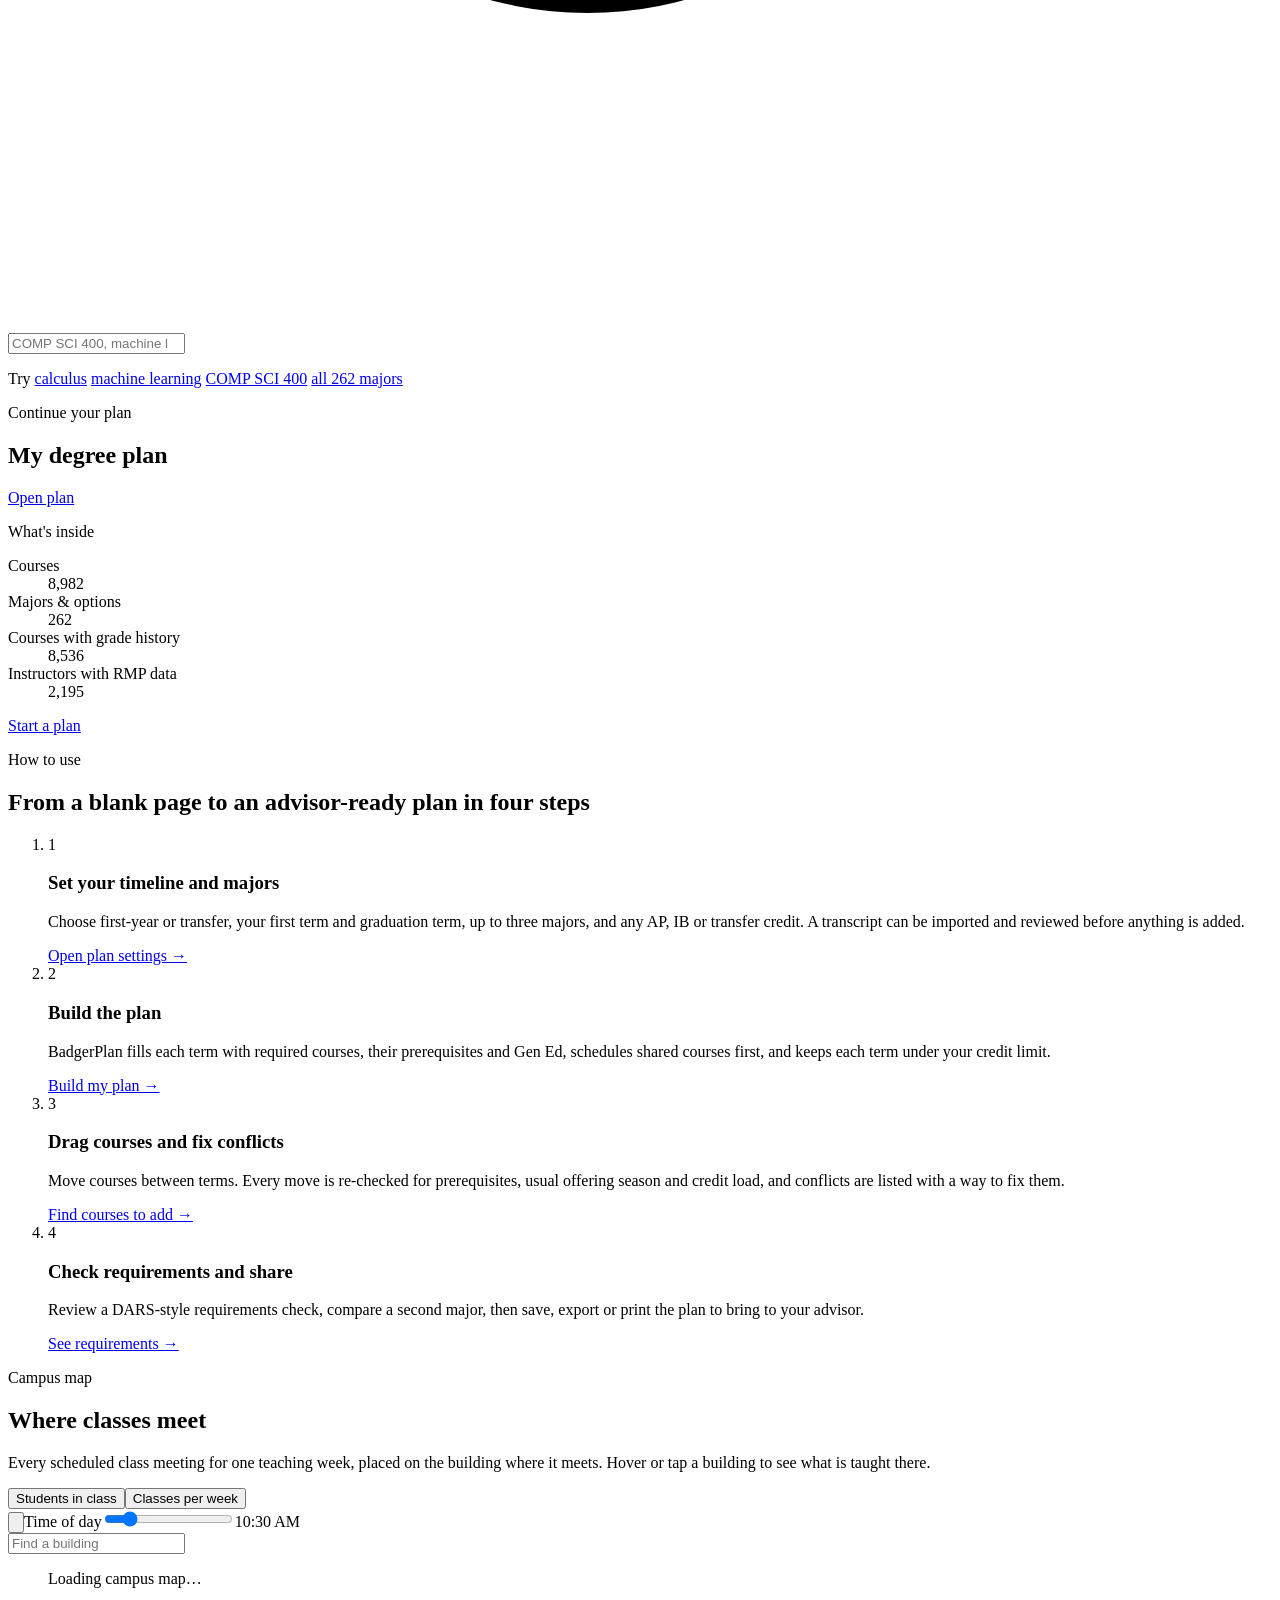
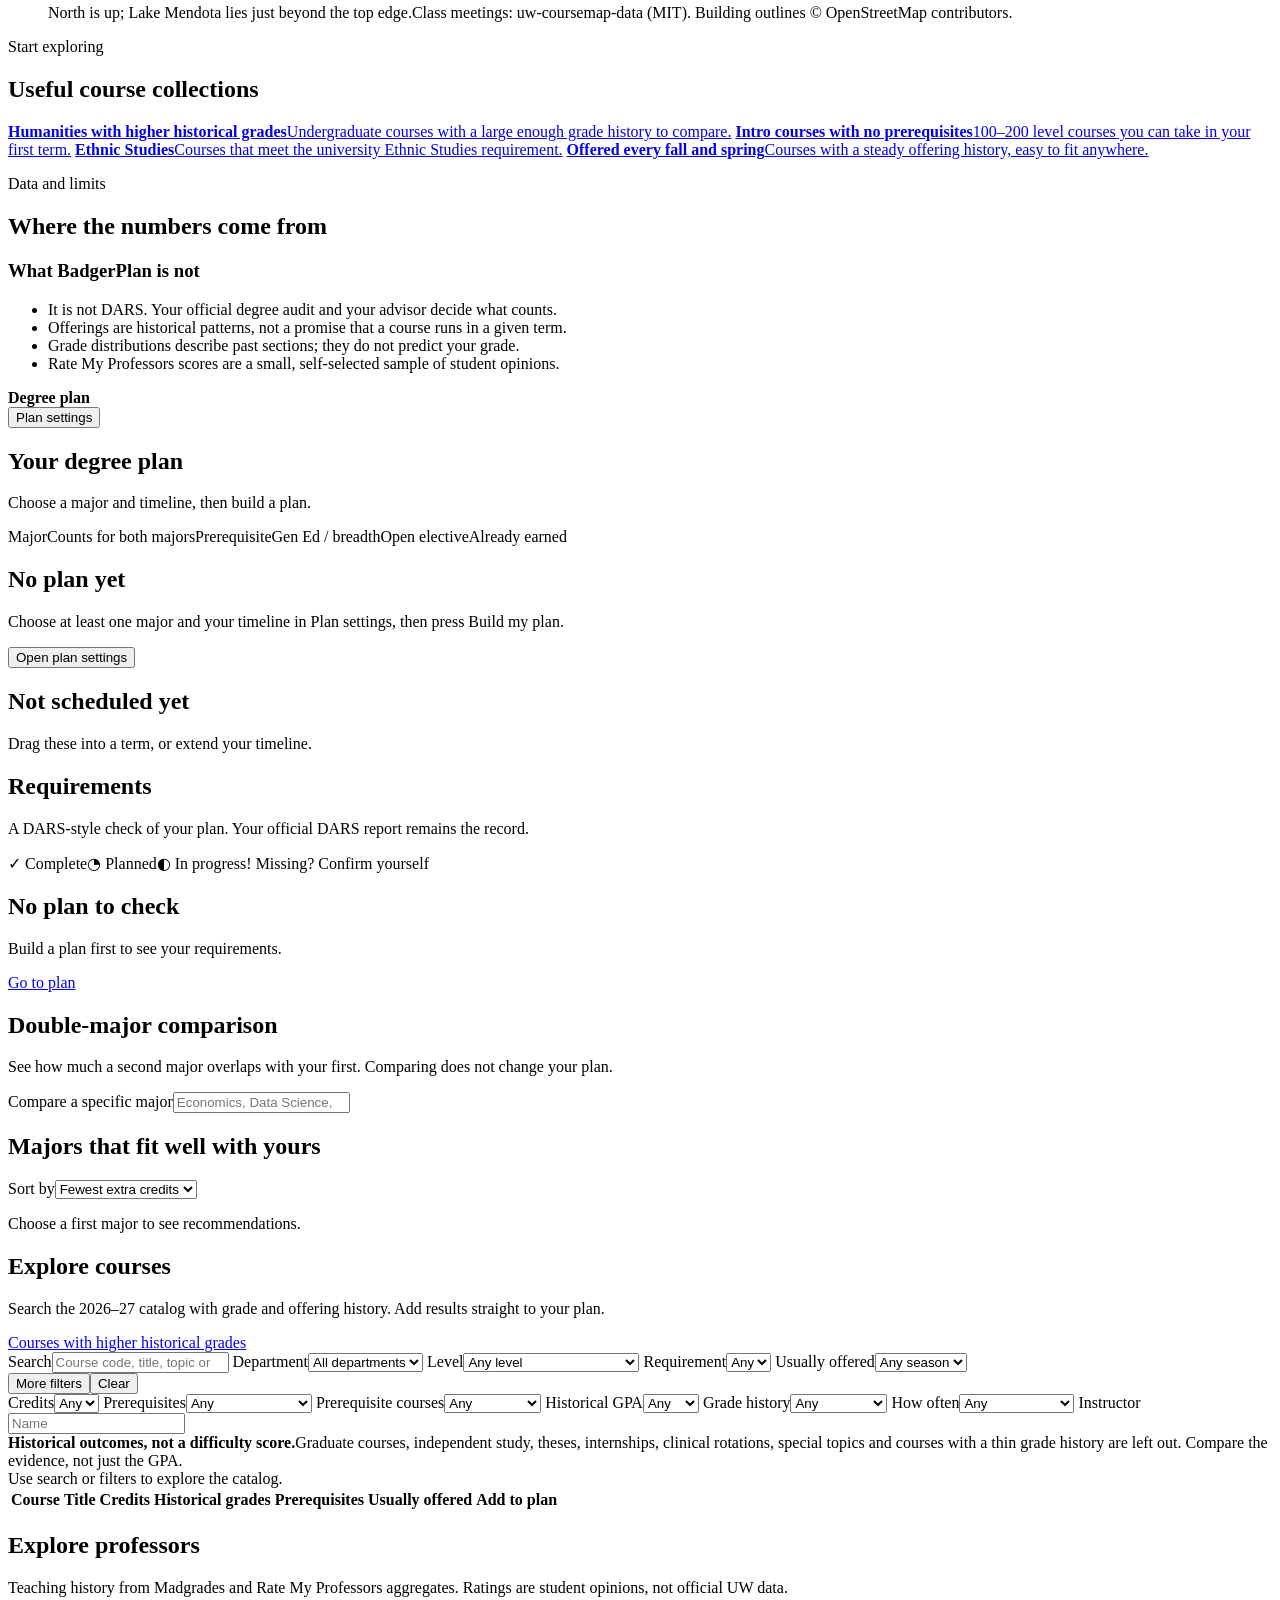
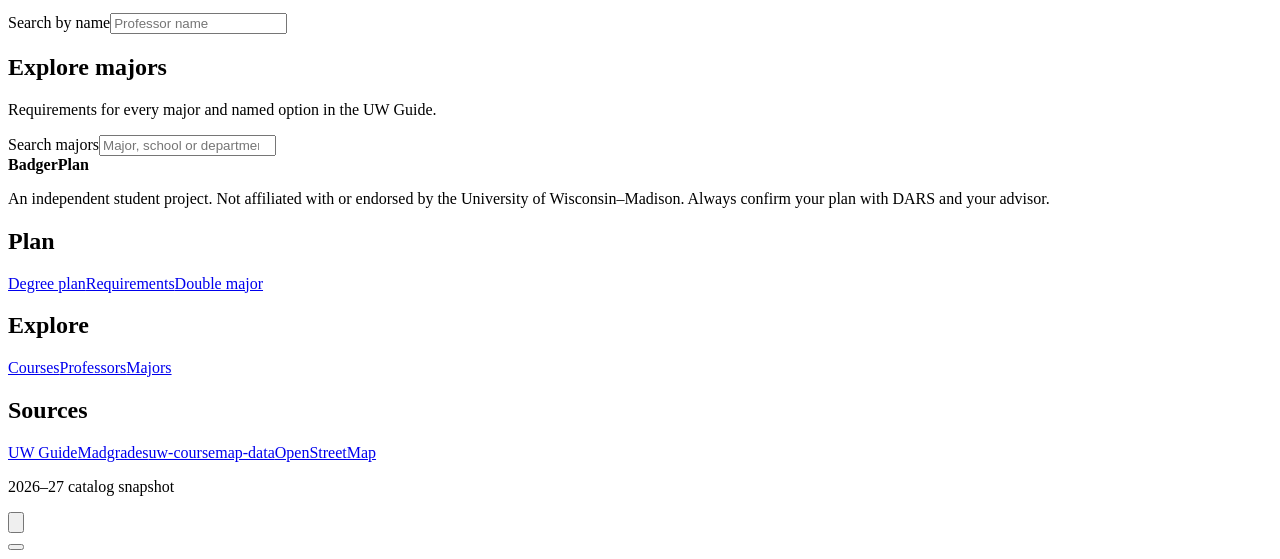
==== commit 5d7c40ea: "feat(ui): redesign BadgerPlan frontend and consolidate styles" ====
--- a/web/static/index.html
+++ b/web/static/index.html
@@ -4,60 +4,147 @@
   <meta charset="utf-8">
   <meta name="viewport" content="width=device-width, initial-scale=1, viewport-fit=cover">
   <title>BadgerPlan · UW–Madison academic planning</title>
-  <meta name="description" content="Plan a UW–Madison degree, understand requirements, and discover courses using prerequisites and historical evidence.">
-  <link rel="icon" href="data:image/svg+xml,%3Csvg xmlns='http://www.w3.org/2000/svg' viewBox='0 0 32 32'%3E%3Crect width='32' height='32' rx='5' fill='%23c5050c'/%3E%3Cpath d='M9 8h9a5 5 0 0 1 0 10h-5v6H9zm4 4v2h5a1 1 0 0 0 0-2z' fill='white'/%3E%3C/svg%3E">
-  <link rel="preconnect" href="https://fonts.googleapis.com">
-  <link rel="preconnect" href="https://fonts.gstatic.com" crossorigin>
-  <link href="https://fonts.googleapis.com/css2?family=DM+Sans:wght@400;500;600;700&family=Newsreader:opsz,wght@6..72,500;6..72,600;6..72,700&display=swap" rel="stylesheet">
-  <link rel="stylesheet" href="/static/app.css">
-  <link rel="stylesheet" href="/static/refinements.css">
-  <link rel="stylesheet" href="/static/classic.css">
+  <meta name="description" content="An independent planner for UW–Madison students: build a semester plan, check requirements, compare double majors and explore courses with historical evidence.">
+  <meta name="theme-color" content="#2b2523">
+  <link rel="icon" href="data:image/svg+xml,%3Csvg xmlns='http://www.w3.org/2000/svg' viewBox='0 0 32 32'%3E%3Crect width='32' height='32' rx='8' fill='%232b2523'/%3E%3Cpath d='M8 23h5v-5h5v-5h6' fill='none' stroke='%23fbf6ef' stroke-width='3' stroke-linecap='round' stroke-linejoin='round'/%3E%3Ccircle cx='24' cy='13' r='2.6' fill='%23e0605a'/%3E%3C/svg%3E">
+  <link rel="stylesheet" href="/static/styles.css">
 </head>
-<body data-area="home">
+<body data-area="home" data-view="home">
+  <a class="skip-link" href="#main">Skip to content</a>
   <header class="topbar">
-    <a class="brand" href="/" data-route><span class="brand-mark" aria-hidden="true">W</span><span><span class="brand-name">BadgerPlan</span><span class="brand-sub" id="catalogBadge">UW–Madison academic planning</span></span></a>
+    <a class="brand" href="/" data-route aria-label="BadgerPlan home">
+      <svg class="brand-mark" viewBox="0 0 32 32" aria-hidden="true"><rect width="32" height="32" rx="8"/><path d="M8 23h5v-5h5v-5h6"/><circle cx="24" cy="13" r="2.6"/></svg>
+      <span><span class="brand-name">BadgerPlan</span><span class="brand-sub" id="catalogBadge">Independent UW–Madison planner</span></span>
+    </a>
     <nav class="primary-nav" aria-label="Primary navigation"><a href="/" data-route data-nav="home">Home</a><a href="/plan" data-route data-nav="plan">Plan</a><a href="/explore/courses" data-route data-nav="explore">Explore</a></nav>
-    <div class="top-actions"><span class="save-status" id="saveStatus">Not saved</span><button class="btn quiet" id="openPlans">Open</button><button class="btn quiet" id="savePlan">Save</button><button class="btn quiet optional-action" id="exportPlan">Export</button><button class="icon-btn optional-action" id="printPlan" aria-label="Print plan" title="Print plan"><svg viewBox="0 0 24 24" aria-hidden="true"><path d="M7 8V3h10v5M7 17H5a2 2 0 0 1-2-2v-4a2 2 0 0 1 2-2h14a2 2 0 0 1 2 2v4a2 2 0 0 1-2 2h-2M7 14h10v7H7z"/></svg></button></div>
+    <div class="top-actions">
+      <span class="save-status plan-action" id="saveStatus">Not saved</span>
+      <button class="btn quiet" id="openPlans">Saved plans</button>
+      <button class="btn quiet plan-action" id="savePlan">Save</button>
+      <button class="btn quiet plan-action optional-action" id="exportPlan">Export</button>
+      <button class="icon-btn plan-action optional-action" id="printPlan" aria-label="Print plan" title="Print plan"><svg viewBox="0 0 24 24" aria-hidden="true"><path d="M7 8V3h10v5M7 17H5a2 2 0 0 1-2-2v-4a2 2 0 0 1 2-2h14a2 2 0 0 1 2 2v4a2 2 0 0 1-2 2h-2M7 14h10v7H7z"/></svg></button>
+    </div>
   </header>
-  <div class="context-nav hidden" id="planNav" aria-label="Plan sections"><a href="/plan" data-route>Degree Plan</a><a href="/plan/requirements" data-route>Requirements</a><a href="/plan/double-major" data-route>Double Major</a></div>
-  <div class="context-nav hidden" id="exploreNav" aria-label="Explore sections"><a href="/explore/courses" data-route>Courses</a><a href="/explore/professors" data-route>Professors</a><a href="/explore/majors" data-route>Majors</a></div>
+  <nav class="context-nav hidden" id="planNav" aria-label="Plan sections"><a href="/plan" data-route>Degree plan</a><a href="/plan/requirements" data-route>Requirements</a><a href="/plan/double-major" data-route>Double major</a></nav>
+  <nav class="context-nav hidden" id="exploreNav" aria-label="Explore sections"><a href="/explore/courses" data-route>Courses</a><a href="/explore/professors" data-route>Professors</a><a href="/explore/majors" data-route>Majors</a></nav>
 
   <div class="layout">
-    <aside class="setup" id="setup" aria-label="Plan settings">
-      <div class="setup-mobile-head"><div><strong id="mobilePlanName">Degree plan</strong><span id="mobilePlanDates">Set your timeline</span></div><button class="icon-btn" id="closeSettings" aria-label="Close plan settings"><svg viewBox="0 0 24 24" aria-hidden="true"><path d="M6 6l12 12M18 6L6 18"/></svg></button></div>
+    <aside class="setup" id="setup" aria-label="Plan settings" inert>
+      <div class="setup-mobile-head"><div><strong id="mobilePlanName">Plan settings</strong><span id="mobilePlanDates">Timeline, majors and credit</span></div><button class="icon-btn" id="closeSettings" aria-label="Close plan settings"><svg viewBox="0 0 24 24" aria-hidden="true"><path d="M6 6l12 12M18 6L6 18"/></svg></button></div>
       <form id="setupForm" autocomplete="off">
-        <section class="panel"><h2>Student and timeline</h2><div class="segmented" role="radiogroup" aria-label="Student type"><button type="button" class="seg active" data-student="first-year" role="radio" aria-checked="true">First-year</button><button type="button" class="seg" data-student="transfer" role="radio" aria-checked="false">Transfer</button></div><div class="stack-2"><label>First term at UW<span class="inline"><select id="startSeason"><option>Fall</option><option>Spring</option><option>Summer</option></select><select id="startYear" aria-label="Start year"></select></span></label><label>Graduate<span class="inline"><select id="gradSeason"><option>Spring</option><option>Fall</option><option>Summer</option></select><select id="gradYear" aria-label="Graduation year"></select></span></label></div><p class="hint" id="timelineHint"></p><div class="transfer-only hidden"><label>First college term anywhere<span class="inline"><select id="firstCollegeSeason"><option>Fall</option><option>Spring</option><option>Summer</option></select><select id="firstCollegeYear" aria-label="First college year"></select></span></label><p class="hint">Determines whether Core Gen Ed (Summer 2026+) or the previous Gen Ed applies.</p></div></section>
-        <section class="panel"><h2>Majors</h2><div id="majorList" class="major-list"></div><button type="button" class="text-action" id="addMajor">Add a second major</button><p class="hint">Courses that can count across majors are chosen first.</p></section>
+        <section class="panel"><h2>Student and timeline</h2><div class="segmented" role="radiogroup" aria-label="Student type"><button type="button" class="seg active" data-student="first-year" role="radio" aria-checked="true">First-year</button><button type="button" class="seg" data-student="transfer" role="radio" aria-checked="false">Transfer</button></div><div class="stack-2"><label>First term at UW<span class="inline"><select id="startSeason" aria-label="Start term"><option>Fall</option><option>Spring</option><option>Summer</option></select><select id="startYear" aria-label="Start year"></select></span></label><label>Graduate<span class="inline"><select id="gradSeason" aria-label="Graduation term"><option>Spring</option><option>Fall</option><option>Summer</option></select><select id="gradYear" aria-label="Graduation year"></select></span></label></div><p class="hint" id="timelineHint"></p><div class="transfer-only hidden"><label>First college term anywhere<span class="inline"><select id="firstCollegeSeason" aria-label="First college term"><option>Fall</option><option>Spring</option><option>Summer</option></select><select id="firstCollegeYear" aria-label="First college year"></select></span></label><p class="hint">Decides whether the new Core Gen Ed (Summer 2026 onward) or the previous Gen Ed applies to you.</p></div></section>
+        <section class="panel"><h2>Majors</h2><div id="majorList" class="major-list"></div><button type="button" class="text-action" id="addMajor">Add a second major</button><p class="hint">Courses that count for more than one major are scheduled first.</p></section>
         <section class="panel"><div class="panel-heading"><h2 id="priorTitle">Credit you already have</h2><button type="button" class="text-action compact" id="openTranscript">Import transcript</button></div><p class="hint" id="priorHint">AP/IB, placement or transfer credit mapped to a UW course.</p><div class="combo"><input type="search" id="priorSearch" placeholder="MATH 221 or ECON 101" aria-label="Add prior credit" autocomplete="off"><div class="combo-list hidden" id="priorResults" role="listbox"></div></div><div class="chip-row" id="priorChips"></div><label>Other credits without a UW equivalent<input type="number" id="genericCredits" min="0" max="90" step="1" value="0"></label></section>
-        <section class="panel"><h2>Optimization</h2><label>Math placement<select id="mathPlacement"><option value="calculus">Calculus-ready (MATH 221)</option><option value="precalc">Pre-calculus (MATH 112–114)</option><option value="none">Not placed yet</option></select></label><label>Plan for<select id="priority"><option value="balanced">Balanced</option><option value="gpa">Higher historical grades</option><option value="fast">Fewest prerequisites</option></select></label><div class="grid-2"><label>Target credits / term<input type="number" id="targetCredits" min="6" max="18" value="15"></label><label>Hard cap<input type="number" id="maxCredits" min="6" max="24" value="17"></label></div><label class="check"><input type="checkbox" id="includeSummer"> Use summer terms</label><label class="check"><input type="checkbox" id="placeCommA"> Placed out of Comm A</label><label class="check"><input type="checkbox" id="placeQrA"> Placed out of QR-A</label></section>
+        <section class="panel"><h2>Preferences</h2><label>Math placement<select id="mathPlacement"><option value="calculus">Calculus-ready (MATH 221)</option><option value="precalc">Pre-calculus (MATH 112–114)</option><option value="none">Not placed yet</option></select></label><label>When there is a choice, prefer<select id="priority"><option value="balanced">A balanced mix</option><option value="gpa">Higher historical grades</option><option value="fast">Fewest prerequisites</option></select></label><div class="grid-2"><label>Target per term<input type="number" id="targetCredits" min="6" max="18" value="15"></label><label>Maximum<input type="number" id="maxCredits" min="6" max="24" value="17"></label></div><label class="check"><input type="checkbox" id="includeSummer"> Use summer terms</label><label class="check"><input type="checkbox" id="placeCommA"> Placed out of Comm A</label><label class="check"><input type="checkbox" id="placeQrA"> Placed out of QR-A</label></section>
         <button type="submit" class="btn primary block" id="generateBtn"><span>Build my plan</span></button><p class="fine">Not an official UW tool. Confirm with DARS and your advisor.</p>
       </form>
     </aside>
     <div class="settings-scrim hidden" id="settingsScrim"></div>
 
-    <main class="main" id="main">
+    <main class="main" id="main" tabindex="-1">
       <section class="view" id="view-home" aria-labelledby="homeTitle">
-        <div class="home-intro"><p class="product-line">BadgerPlan</p><h1 id="homeTitle">Plan your degree.<br>Explore your university.</h1><p>Find courses, understand requirements, and see what each choice changes.</p></div>
-        <div class="home-search search-combobox"><label for="homeSearch">What are you looking for?</label><div class="search-input-row"><svg viewBox="0 0 24 24" aria-hidden="true"><circle cx="11" cy="11" r="7"/><path d="m20 20-4-4"/></svg><input type="search" id="homeSearch" placeholder="CS 400, machine learning, professor, major…" autocomplete="off" aria-controls="homeSearchResults" aria-expanded="false"></div><div class="grouped-results hidden" id="homeSearchResults" role="listbox"></div></div>
-        <section class="continue-plan hidden" id="continuePlan" aria-labelledby="continueTitle"><div><p class="section-label" id="continueTitle">Continue your plan</p><h2 id="continueName">My degree plan</h2><p id="continueMeta"></p></div><div class="continue-status" id="continueStatus"></div><a class="btn primary" href="/plan" data-route>Open plan</a></section>
-        <div class="home-index"><section aria-labelledby="actionsTitle"><h2 id="actionsTitle">Academic work</h2><a class="index-row" href="/plan" data-route><span><strong>Plan a degree</strong><small>Build and adjust a semester-by-semester path.</small></span><span aria-hidden="true">→</span></a><a class="index-row" href="/explore/courses" data-route><span><strong>Explore courses</strong><small>Search by requirements, grades, prerequisites, and offering history.</small></span><span aria-hidden="true">→</span></a><a class="index-row" href="/plan/requirements" data-route><span><strong>Check requirements</strong><small>See what is complete, planned, uncertain, or missing.</small></span><span aria-hidden="true">→</span></a><a class="index-row" href="/plan/double-major" data-route><span><strong>Compare a second major</strong><small>Estimate overlap without changing your plan.</small></span><span aria-hidden="true">→</span></a></section><section aria-labelledby="collectionsTitle"><h2 id="collectionsTitle">Useful course collections</h2><a class="collection-row" href="/explore/courses?mode=easiest&tag=hum" data-route><strong>Humanities with higher historical grades</strong><span>Evidence-led, undergraduate, adequate sample</span></a><a class="collection-row" href="/explore/courses?requisites=none" data-route><strong>No listed prerequisites</strong><span>Courses with no parsed course or condition requisite</span></a><a class="collection-row" href="/explore/courses?tag=ethnic" data-route><strong>Ethnic Studies</strong><span>Courses carrying the UW designation</span></a><a class="collection-row" href="/explore/courses?frequency=every%20semester" data-route><strong>Frequently offered</strong><span>Historical evidence of Fall and Spring offerings</span></a></section></div>
+        <div class="home-hero">
+          <div class="hero-copy">
+            <p class="product-line">For UW–Madison students · 2026–27 catalog</p>
+            <h1 id="homeTitle">Plan your degree.<br>Explore your university.</h1>
+            <p class="hero-lede">Build a semester-by-semester plan, see which courses count twice for a double major, and check every choice against prerequisites, grades and offering history.</p>
+            <div class="home-search search-combobox"><label for="homeSearch">Search courses, professors and majors</label><div class="search-input-row"><svg viewBox="0 0 24 24" aria-hidden="true"><circle cx="11" cy="11" r="7"/><path d="m20 20-4-4"/></svg><input type="search" id="homeSearch" placeholder="COMP SCI 400, machine learning, a professor…" autocomplete="off" role="combobox" aria-autocomplete="list" aria-controls="homeSearchResults" aria-expanded="false"></div><div class="grouped-results hidden" id="homeSearchResults" role="listbox"></div></div>
+            <p class="quick-searches">Try <a href="/explore/courses?q=calculus" data-route>calculus</a> <a href="/explore/courses?q=machine%20learning" data-route>machine learning</a> <a href="/courses/COMP%20SCI%20400" data-route>COMP SCI 400</a> <a href="/explore/majors" data-route>all 262 majors</a></p>
+          </div>
+          <aside class="hero-panel" aria-label="Your plan and catalog">
+            <section class="continue-plan hidden" id="continuePlan" aria-labelledby="continueTitle"><p class="section-label" id="continueTitle">Continue your plan</p><h2 id="continueName">My degree plan</h2><p id="continueMeta" class="subtle"></p><div class="continue-status" id="continueStatus"></div><a class="btn primary" href="/plan" data-route>Open plan</a></section>
+            <section class="catalog-glance" id="catalogGlance" aria-labelledby="glanceTitle"><p class="section-label" id="glanceTitle">What's inside</p><dl class="glance-grid" id="glanceStats"><div><dt>Courses</dt><dd>8,982</dd></div><div><dt>Majors &amp; options</dt><dd>262</dd></div><div><dt>Courses with grade history</dt><dd>8,536</dd></div><div><dt>Instructors with RMP data</dt><dd>2,195</dd></div></dl><a class="btn primary" href="/plan" data-route id="glanceStart">Start a plan</a></section>
+          </aside>
+        </div>
+
+        <section class="how-to" id="how-to" aria-labelledby="howTitle">
+          <div class="section-intro"><p class="section-label">How to use</p><h2 id="howTitle">From a blank page to an advisor-ready plan in four steps</h2></div>
+          <ol class="steps">
+            <li><span class="step-n" aria-hidden="true">1</span><h3>Set your timeline and majors</h3><p>Choose first-year or transfer, your first term and graduation term, up to three majors, and any AP, IB or transfer credit. A transcript can be imported and reviewed before anything is added.</p><a href="/plan" data-route>Open plan settings →</a></li>
+            <li><span class="step-n" aria-hidden="true">2</span><h3>Build the plan</h3><p>BadgerPlan fills each term with required courses, their prerequisites and Gen Ed, schedules shared courses first, and keeps each term under your credit limit.</p><a href="/plan" data-route>Build my plan →</a></li>
+            <li><span class="step-n" aria-hidden="true">3</span><h3>Drag courses and fix conflicts</h3><p>Move courses between terms. Every move is re-checked for prerequisites, usual offering season and credit load, and conflicts are listed with a way to fix them.</p><a href="/explore/courses" data-route>Find courses to add →</a></li>
+            <li><span class="step-n" aria-hidden="true">4</span><h3>Check requirements and share</h3><p>Review a DARS-style requirements check, compare a second major, then save, export or print the plan to bring to your advisor.</p><a href="/plan/requirements" data-route>See requirements →</a></li>
+          </ol>
+        </section>
+
+        <section class="campus" id="campus" aria-labelledby="campusTitle">
+          <div class="section-intro"><p class="section-label">Campus map</p><h2 id="campusTitle">Where classes meet</h2><p class="subtle" id="campusSub">Every scheduled class meeting for one teaching week, placed on the building where it meets. Hover or tap a building to see what is taught there.</p></div>
+          <div class="campus-toolbar" role="group" aria-label="Map controls">
+            <div class="segmented campus-mode" role="radiogroup" aria-label="Color buildings by"><button type="button" class="seg active" data-mode="now" role="radio" aria-checked="true">Students in class</button><button type="button" class="seg" data-mode="week" role="radio" aria-checked="false">Classes per week</button></div>
+            <div class="segmented campus-days" role="radiogroup" aria-label="Day" id="campusDays"></div>
+            <div class="campus-time" id="campusTime"><button type="button" class="icon-btn" id="campusPlay" aria-label="Play through the day"><svg viewBox="0 0 24 24" aria-hidden="true"><path d="M8 5v14l11-7z"/></svg></button><label for="campusHour" class="sr-only">Time of day</label><input type="range" id="campusHour" min="0" max="12" step="1" value="2"><output id="campusHourLabel" for="campusHour">10:30 AM</output></div>
+            <div class="combo campus-find"><input type="search" id="campusSearch" placeholder="Find a building" aria-label="Find a building" autocomplete="off"><div class="combo-list hidden" id="campusSearchResults" role="listbox"></div></div>
+          </div>
+          <div class="campus-body">
+            <figure class="campus-figure">
+              <div class="campus-map" id="campusMap"><p class="subtle">Loading campus map…</p></div>
+              <div class="campus-tip hidden" id="campusTip" role="tooltip"></div>
+              <figcaption class="campus-caption"><span class="campus-legend" id="campusLegend"></span><span>North is up; Lake Mendota lies just beyond the top edge.</span><span id="campusSource">Class meetings: uw-coursemap-data (MIT). Building outlines © OpenStreetMap contributors.</span></figcaption>
+            </figure>
+            <aside class="campus-panel" id="campusPanel" aria-live="polite"></aside>
+          </div>
+        </section>
+
+        <section class="collections" aria-labelledby="collectionsTitle">
+          <div class="section-intro"><p class="section-label">Start exploring</p><h2 id="collectionsTitle">Useful course collections</h2></div>
+          <div class="collection-grid">
+            <a class="collection-row" href="/explore/courses?mode=easiest&amp;tag=hum" data-route><strong>Humanities with higher historical grades</strong><span>Undergraduate courses with a large enough grade history to compare.</span></a>
+            <a class="collection-row" href="/explore/courses?requisites=none&amp;level_min=100&amp;level_max=299" data-route><strong>Intro courses with no prerequisites</strong><span>100–200 level courses you can take in your first term.</span></a>
+            <a class="collection-row" href="/explore/courses?tag=ethnic" data-route><strong>Ethnic Studies</strong><span>Courses that meet the university Ethnic Studies requirement.</span></a>
+            <a class="collection-row" href="/explore/courses?frequency=every%20semester" data-route><strong>Offered every fall and spring</strong><span>Courses with a steady offering history, easy to fit anywhere.</span></a>
+          </div>
+        </section>
+
+        <section class="sources" id="sources" aria-labelledby="sourcesTitle">
+          <div class="section-intro"><p class="section-label">Data and limits</p><h2 id="sourcesTitle">Where the numbers come from</h2></div>
+          <div class="source-grid" id="sourceGrid"></div>
+          <div class="limits"><h3>What BadgerPlan is not</h3><ul><li>It is not DARS. Your official degree audit and your advisor decide what counts.</li><li>Offerings are historical patterns, not a promise that a course runs in a given term.</li><li>Grade distributions describe past sections; they do not predict your grade.</li><li>Rate My Professors scores are a small, self-selected sample of student opinions.</li></ul></div>
+        </section>
       </section>
 
-      <section class="view" id="view-plan" aria-label="Degree Plan"><div class="mobile-plan-bar"><div><strong id="compactPlanName">Degree plan</strong><span id="compactPlanDates"></span></div><button class="btn" id="openSettings">Plan settings</button></div><div class="plan-head"><div><h1 id="planTitle">Your degree plan</h1><p class="subtle" id="planSubtitle">Choose a major and timeline, then build a plan.</p></div><div class="stats" id="stats"></div></div><div class="constraint-center hidden" id="alerts" role="status" tabindex="-1"></div><div class="legend" id="legend"><span class="lg lg-major">Major</span><span class="lg lg-shared">Both majors</span><span class="lg lg-prereq">Prerequisite</span><span class="lg lg-gened">Gen Ed / breadth</span><span class="lg lg-elective">Open elective</span><span class="lg lg-prior">Already earned</span></div><div class="board empty" id="board"><div class="empty-state"><h2>No plan yet</h2><p>Choose at least one major in Plan settings, then build your plan.</p><button class="btn primary" id="emptySettings">Open plan settings</button></div></div><div class="tray hidden" id="tray"><div class="tray-head"><h2>Not scheduled yet</h2><p>Move these into a term or extend the timeline.</p></div><div class="tray-courses" id="trayCourses" data-term-index="-1"></div></div></section>
-      <section class="view" id="view-audit" aria-label="Requirements"><div class="plan-head"><div><h1>Requirements</h1><p class="subtle">A DARS-style planning check. Official DARS remains the source of record.</p></div></div><div id="auditBody" class="audit-body"><div class="empty-state inline"><h2>No plan to audit</h2><p>Build a plan first to see requirements.</p></div></div></section>
-      <section class="view" id="view-double" aria-label="Double Major"><div class="plan-head"><div><h1>Double-major comparison</h1><p class="subtle">Search a specific major or compare estimated overlap recommendations. Comparing does not change your plan.</p></div></div><div class="major-compare-search"><label for="secondMajorSearch">Search second major</label><input type="search" id="secondMajorSearch" placeholder="Economics, Data Science, History…" autocomplete="off"><div id="secondMajorResults" class="lookup-results"></div></div><div id="majorComparison"></div><div class="section-head"><h2>Recommended compatible majors</h2><label>Sort<select id="doubleSort"><option value="overlap">Highest overlap</option><option value="additional">Lowest additional credits</option><option value="name">Program name</option></select></label></div><div id="doubleBody"><p class="subtle">Choose a first major to see recommendations.</p></div></section>
+      <section class="view" id="view-plan" aria-label="Degree plan"><div class="mobile-plan-bar"><div><strong id="compactPlanName">Degree plan</strong><span id="compactPlanDates"></span></div><button class="btn" id="openSettings">Plan settings</button></div><div class="plan-head"><div><h1 id="planTitle">Your degree plan</h1><p class="subtle" id="planSubtitle">Choose a major and timeline, then build a plan.</p></div><div class="stats" id="stats"></div></div><div class="constraint-center hidden" id="alerts" role="status" tabindex="-1"></div><div class="legend hidden" id="legend"><span class="lg lg-major">Major</span><span class="lg lg-shared">Counts for both majors</span><span class="lg lg-prereq">Prerequisite</span><span class="lg lg-gened">Gen Ed / breadth</span><span class="lg lg-elective">Open elective</span><span class="lg lg-prior">Already earned</span></div><div class="board empty" id="board"><div class="empty-state"><h2>No plan yet</h2><p>Choose at least one major and your timeline in Plan settings, then press Build my plan.</p><button class="btn primary" id="emptySettings">Open plan settings</button></div></div><div class="tray hidden" id="tray"><div class="tray-head"><h2>Not scheduled yet</h2><p>Drag these into a term, or extend your timeline.</p></div><div class="tray-courses" id="trayCourses" data-term-index="-1"></div></div></section>
+      <section class="view" id="view-audit" aria-label="Requirements"><div class="plan-head"><div><h1>Requirements</h1><p class="subtle">A DARS-style check of your plan. Your official DARS report remains the record.</p></div><div class="status-key" aria-label="Status key"><span class="key complete">✓ Complete</span><span class="key planned">◔ Planned</span><span class="key partial">◐ In progress</span><span class="key missing">! Missing</span><span class="key manual">? Confirm yourself</span></div></div><div id="auditBody" class="audit-body"><div class="empty-state inline"><h2>No plan to check</h2><p>Build a plan first to see your requirements.</p><a class="btn primary" href="/plan" data-route>Go to plan</a></div></div></section>
+      <section class="view" id="view-double" aria-label="Double major"><div class="plan-head"><div><h1>Double-major comparison</h1><p class="subtle">See how much a second major overlaps with your first. Comparing does not change your plan.</p></div></div><div class="major-compare-search"><label for="secondMajorSearch">Compare a specific major</label><input type="search" id="secondMajorSearch" placeholder="Economics, Data Science, History…" autocomplete="off"><div id="secondMajorResults" class="lookup-results hidden"></div></div><div id="majorComparison"></div><div class="section-head"><h2>Majors that fit well with yours</h2><label>Sort by<select id="doubleSort"><option value="additional">Fewest extra credits</option><option value="overlap">Most shared credits</option><option value="name">Name</option></select></label></div><div id="doubleBody"><p class="subtle">Choose a first major to see recommendations.</p></div></section>
 
-      <section class="view" id="view-explore" aria-label="Explore courses"><div class="plan-head"><div><h1>Explore courses</h1><p class="subtle">Search official catalog fields and historical evidence. Add results directly to your plan.</p></div><a class="text-action" href="/explore/courses?mode=easiest" data-route>Browse easiest-course evidence</a></div><form class="discovery-controls" id="exploreForm"><label class="search-wide">Search<input type="search" id="exploreSearch" placeholder="Course code, title, topic, keyword, or instructor"></label><label>Department<select id="exploreDepartment"><option value="">All departments</option></select></label><label>Credits<select id="exploreCredits"><option value="">Any</option><option>1</option><option>2</option><option>3</option><option>4</option><option>5</option></select></label><label>Level<select id="exploreLevel"><option value="">Any</option><option value="100-299">100–200</option><option value="300-499">300–400</option><option value="500-699">500–600</option></select></label><label>Designation<select id="exploreTag"><option value="">Any designation</option></select></label><label>Prerequisites<select id="exploreReq"><option value="">Any</option><option value="none">None listed</option><option value="listed">Listed</option></select></label><label>Historical GPA<select id="exploreGpa"><option value="">Any</option><option value="3.0">3.0+</option><option value="3.25">3.25+</option><option value="3.5">3.5+</option><option value="3.75">3.75+</option></select></label><label>Grade sample<select id="exploreSample"><option value="">Any</option><option value="30">30+</option><option value="100">100+</option><option value="300">300+</option></select></label><label>Usually offered<select id="exploreSeason"><option value="">Any season</option><option>Fall</option><option>Spring</option><option>Summer</option></select></label><label>Frequency<select id="exploreFrequency"><option value="">Any</option><option value="every semester">Every semester</option><option value="yearly">Yearly</option><option value="irregular">Irregular</option></select></label><button class="btn" type="button" id="clearFilters">Clear</button></form><div class="query-interpretation hidden" id="queryInterpretation"></div><div class="easiest-note hidden" id="easiestNote"><strong>Historical outcomes, not a difficulty score.</strong><span>Eligible courses exclude graduate study, independent study, theses, internships, clinical rotations, special topics, and thin grade histories. Compare the evidence, not just GPA.</span></div><div class="result-summary" id="exploreSummary">Use search or filters to explore the catalog.</div><div class="course-table-wrap"><table class="course-table"><thead><tr><th>Course</th><th>Title and plan fit</th><th>Credits</th><th>Historical grades</th><th>Prerequisites</th><th>Usually offered</th><th><span class="sr-only">Actions</span></th></tr></thead><tbody id="exploreResults"></tbody></table></div></section>
-      <section class="view" id="view-professors" aria-label="Explore professors"><div class="plan-head"><div><h1>Explore professors</h1><p class="subtle">Historical teaching records and third-party RMP aggregates. Ratings are student opinions, not official UW data.</p></div></div><label class="standalone-search">Search by professor name<input type="search" id="professorSearch" placeholder="Professor name"></label><div class="data-list" id="professorResults"></div></section>
-      <section class="view" id="view-majors" aria-label="Explore majors"><div class="plan-head"><div><h1>Explore majors</h1><p class="subtle">Browse parsed UW Guide requirements and named options.</p></div></div><label class="standalone-search">Search majors<input type="search" id="programSearch" placeholder="Major, school, or department"></label><div class="data-list" id="programResults"></div><div id="programDetail"></div></section>
+      <section class="view" id="view-explore" aria-label="Explore courses"><div class="plan-head"><div><h1>Explore courses</h1><p class="subtle">Search the 2026–27 catalog with grade and offering history.<span class="plan-action"> Add results straight to your plan.</span></p></div><a class="text-action" href="/explore/courses?mode=easiest" data-route>Courses with higher historical grades</a></div>
+        <form class="discovery-controls" id="exploreForm">
+          <label class="search-wide">Search<input type="search" id="exploreSearch" placeholder="Course code, title, topic or instructor"></label>
+          <label>Department<select id="exploreDepartment"><option value="">All departments</option></select></label>
+          <label>Level<select id="exploreLevel"><option value="">Any level</option><option value="100-699">Undergraduate (100–699)</option><option value="100-299">Intro (100–299)</option><option value="300-499">Intermediate (300–499)</option><option value="500-699">Advanced (500–699)</option><option value="700-999">Graduate (700+)</option></select></label>
+          <label>Requirement<select id="exploreTag"><option value="">Any</option></select></label>
+          <label>Usually offered<select id="exploreSeason"><option value="">Any season</option><option>Fall</option><option>Spring</option><option>Summer</option></select></label>
+          <div class="filter-actions"><button class="btn" type="button" id="toggleFilters" aria-expanded="false" aria-controls="moreFilters">More filters<span class="filter-count hidden" id="filterCount"></span></button><button class="btn quiet" type="button" id="clearFilters">Clear</button></div>
+          <div class="more-filters hidden" id="moreFilters">
+            <label>Credits<select id="exploreCredits"><option value="">Any</option><option>1</option><option>2</option><option>3</option><option>4</option><option>5</option></select></label>
+            <label>Prerequisites<select id="exploreReq"><option value="">Any</option><option value="none">None</option><option value="listed">Has prerequisites</option></select></label>
+            <label>Prerequisite courses<select id="exploreDepth"><option value="">Any</option><option value="0-0">None</option><option value="1-1">One</option><option value="2-99">Two or more</option></select></label>
+            <label>Historical GPA<select id="exploreGpa"><option value="">Any</option><option value="3.0">3.0+</option><option value="3.25">3.25+</option><option value="3.5">3.5+</option><option value="3.75">3.75+</option></select></label>
+            <label>Grade history<select id="exploreSample"><option value="">Any</option><option value="30">30+ grades</option><option value="100">100+ grades</option><option value="300">300+ grades</option></select></label>
+            <label>How often<select id="exploreFrequency"><option value="">Any</option><option value="every semester">Every semester</option><option value="yearly">Once a year</option><option value="irregular">Irregular</option></select></label>
+            <label>Instructor<input type="search" id="exploreInstructor" placeholder="Name"></label>
+          </div>
+        </form>
+        <div class="query-interpretation hidden" id="queryInterpretation"></div><div class="easiest-note hidden" id="easiestNote"><strong>Historical outcomes, not a difficulty score.</strong><span>Graduate courses, independent study, theses, internships, clinical rotations, special topics and courses with a thin grade history are left out. Compare the evidence, not just the GPA.</span></div><div class="result-summary" id="exploreSummary" role="status">Use search or filters to explore the catalog.</div><div class="course-table-wrap"><table class="course-table"><thead><tr><th>Course</th><th>Title</th><th>Credits</th><th>Historical grades</th><th>Prerequisites</th><th>Usually offered</th><th class="actions"><span class="sr-only">Add to plan</span></th></tr></thead><tbody id="exploreResults"></tbody></table></div></section>
+      <section class="view" id="view-professors" aria-label="Explore professors"><div class="plan-head"><div><h1>Explore professors</h1><p class="subtle">Teaching history from Madgrades and Rate My Professors aggregates. Ratings are student opinions, not official UW data.</p></div></div><label class="standalone-search">Search by name<input type="search" id="professorSearch" placeholder="Professor name"></label><div class="data-list" id="professorResults"></div></section>
+      <section class="view" id="view-majors" aria-label="Explore majors"><div class="plan-head"><div><h1>Explore majors</h1><p class="subtle">Requirements for every major and named option in the UW Guide.</p></div></div><label class="standalone-search">Search majors<input type="search" id="programSearch" placeholder="Major, school or department"></label><div class="data-list" id="programResults"></div><div id="programDetail"></div></section>
       <section class="view" id="view-course" aria-label="Course detail"><div id="coursePage"></div></section><section class="view" id="view-professor" aria-label="Professor detail"><div id="professorPage"></div></section><section class="view" id="view-major" aria-label="Major detail"><div id="majorPage"></div></section>
     </main>
   </div>
 
-  <aside class="drawer" id="drawer" aria-hidden="true" aria-label="Course quick view"><button class="drawer-close icon-btn" id="drawerClose" aria-label="Close course details"><svg viewBox="0 0 24 24" aria-hidden="true"><path d="M6 6l12 12M18 6L6 18"/></svg></button><div id="drawerBody"></div></aside><div class="scrim hidden" id="scrim"></div>
+  <footer class="site-footer">
+    <div class="footer-inner">
+      <div class="footer-brand"><strong>BadgerPlan</strong><p>An independent student project. Not affiliated with or endorsed by the University of Wisconsin–Madison. Always confirm your plan with DARS and your advisor.</p></div>
+      <nav aria-label="Footer: plan"><h2>Plan</h2><a href="/plan" data-route>Degree plan</a><a href="/plan/requirements" data-route>Requirements</a><a href="/plan/double-major" data-route>Double major</a></nav>
+      <nav aria-label="Footer: explore"><h2>Explore</h2><a href="/explore/courses" data-route>Courses</a><a href="/explore/professors" data-route>Professors</a><a href="/explore/majors" data-route>Majors</a></nav>
+      <nav aria-label="Footer: sources"><h2>Sources</h2><a href="https://guide.wisc.edu/" target="_blank" rel="noopener">UW Guide</a><a href="https://madgrades.com/" target="_blank" rel="noopener">Madgrades</a><a href="https://github.com/twangodev/uw-coursemap-data" target="_blank" rel="noopener">uw-coursemap-data</a><a href="https://www.openstreetmap.org/copyright" target="_blank" rel="noopener">OpenStreetMap</a></nav>
+    </div>
+    <p class="footer-meta" id="footerMeta">2026–27 catalog snapshot</p>
+  </footer>
+
+  <aside class="drawer" id="drawer" aria-hidden="true" aria-label="Course quick view" inert><button class="drawer-close icon-btn" id="drawerClose" aria-label="Close course details"><svg viewBox="0 0 24 24" aria-hidden="true"><path d="M6 6l12 12M18 6L6 18"/></svg></button><div id="drawerBody"></div></aside><div class="scrim hidden" id="scrim"></div>
   <dialog id="plansDialog"><form method="dialog" class="dialog-body"><h2>Saved plans</h2><div id="plansList" class="data-list"></div><div class="dialog-actions"><label class="btn file-btn">Import JSON<input type="file" id="importFile" accept="application/json" hidden></label><button class="btn" value="close">Close</button></div></form></dialog>
-  <dialog id="addDialog"><form method="dialog" class="dialog-body"><h2 id="addDialogTitle">Add a course</h2><label>Search courses<input type="search" id="addSearch" placeholder="Course code, title, or topic"></label><div id="addResults" class="data-list"></div><div class="dialog-actions"><button class="btn" value="close">Close</button></div></form></dialog>
-  <dialog id="transcriptDialog" class="transcript-dialog" aria-labelledby="transcriptTitle"><div class="dialog-body"><div><p class="section-label">Prior credit</p><h2 id="transcriptTitle">Import a transcript</h2><p class="subtle">BadgerPlan matches course codes against its local UW catalog. Nothing is added until you review and confirm.</p></div><label class="upload-zone" for="transcriptFile"><strong>Choose transcript file</strong><span>PDF, TXT, CSV, TSV, or JSON · 12 MB max</span><input type="file" id="transcriptFile" accept=".pdf,.txt,.csv,.tsv,.json,application/pdf,text/plain,text/csv,application/json" hidden></label><div class="file-selection hidden" id="transcriptFileName"></div><details class="paste-transcript"><summary>Or paste transcript text</summary><label for="transcriptText">Transcript text<textarea id="transcriptText" rows="7" placeholder="Paste course history here…"></textarea></label></details><p class="privacy-note"><strong>Private by design:</strong> parsing happens in this local BadgerPlan app and is not sent to a third-party service. BadgerPlan does not save the source file.</p><div class="transcript-feedback hidden" id="transcriptFeedback" role="status" tabindex="-1"></div><div class="transcript-review hidden" id="transcriptReview"><div class="review-head"><div><h3>Review matches</h3><p class="subtle" id="transcriptSummary"></p></div><button class="text-action compact" type="button" id="toggleTranscriptRows">Clear all</button></div><div class="transcript-table-wrap"><table class="transcript-table"><thead><tr><th><span class="sr-only">Include</span></th><th>Course</th><th>Credits</th><th>Match</th></tr></thead><tbody id="transcriptRows"></tbody></table></div><p class="fine left">Credits shown use the UW catalog value. Confirm official equivalencies and earned credit in DARS.</p></div><div class="dialog-actions"><button class="btn" type="button" id="closeTranscript">Cancel</button><button class="btn primary" type="button" id="parseTranscript">Review courses</button><button class="btn primary hidden" type="button" id="importTranscript">Import selected</button></div></div></dialog>
+  <dialog id="addDialog"><form method="dialog" class="dialog-body"><h2 id="addDialogTitle">Add a course</h2><label>Search courses<input type="search" id="addSearch" placeholder="Course code, title or topic"></label><div id="addResults" class="data-list"></div><div class="dialog-actions"><button class="btn" value="close">Close</button></div></form></dialog>
+  <dialog id="transcriptDialog" class="transcript-dialog" aria-labelledby="transcriptTitle"><div class="dialog-body"><div><p class="section-label">Prior credit</p><h2 id="transcriptTitle">Import a transcript</h2><p class="subtle">BadgerPlan matches course codes against its local UW catalog. Nothing is added until you review and confirm.</p></div><label class="upload-zone" for="transcriptFile"><strong>Choose transcript file</strong><span>PDF, TXT, CSV, TSV, or JSON · 12 MB max</span><input type="file" id="transcriptFile" accept=".pdf,.txt,.csv,.tsv,.json,application/pdf,text/plain,text/csv,application/json" hidden></label><div class="file-selection hidden" id="transcriptFileName"></div><details class="paste-transcript"><summary>Or paste transcript text</summary><label for="transcriptText">Transcript text<textarea id="transcriptText" rows="7" placeholder="Paste course history here…"></textarea></label></details><p class="privacy-note"><strong>Private by design:</strong> the transcript is read by this BadgerPlan app on your computer and is not sent to a third-party service. The file itself is not saved.</p><div class="transcript-feedback hidden" id="transcriptFeedback" role="status" tabindex="-1"></div><div class="transcript-review hidden" id="transcriptReview"><div class="review-head"><div><h3>Review matches</h3><p class="subtle" id="transcriptSummary"></p></div><button class="text-action compact" type="button" id="toggleTranscriptRows">Clear all</button></div><div class="transcript-table-wrap"><table class="transcript-table"><thead><tr><th><span class="sr-only">Include</span></th><th>Course</th><th>Credits</th><th>Match</th></tr></thead><tbody id="transcriptRows"></tbody></table></div><p class="fine left">Credits shown use the UW catalog value. Confirm official equivalencies and earned credit in DARS.</p></div><div class="dialog-actions"><button class="btn" type="button" id="closeTranscript">Cancel</button><button class="btn primary" type="button" id="parseTranscript">Review courses</button><button class="btn primary hidden" type="button" id="importTranscript">Import selected</button></div></div></dialog>
   <div class="toast" id="toast" role="status" aria-live="polite"><span id="toastMessage"></span><button class="toast-action hidden" id="toastAction"></button></div>
   <script type="module" src="/static/app.js"></script>
 </body>
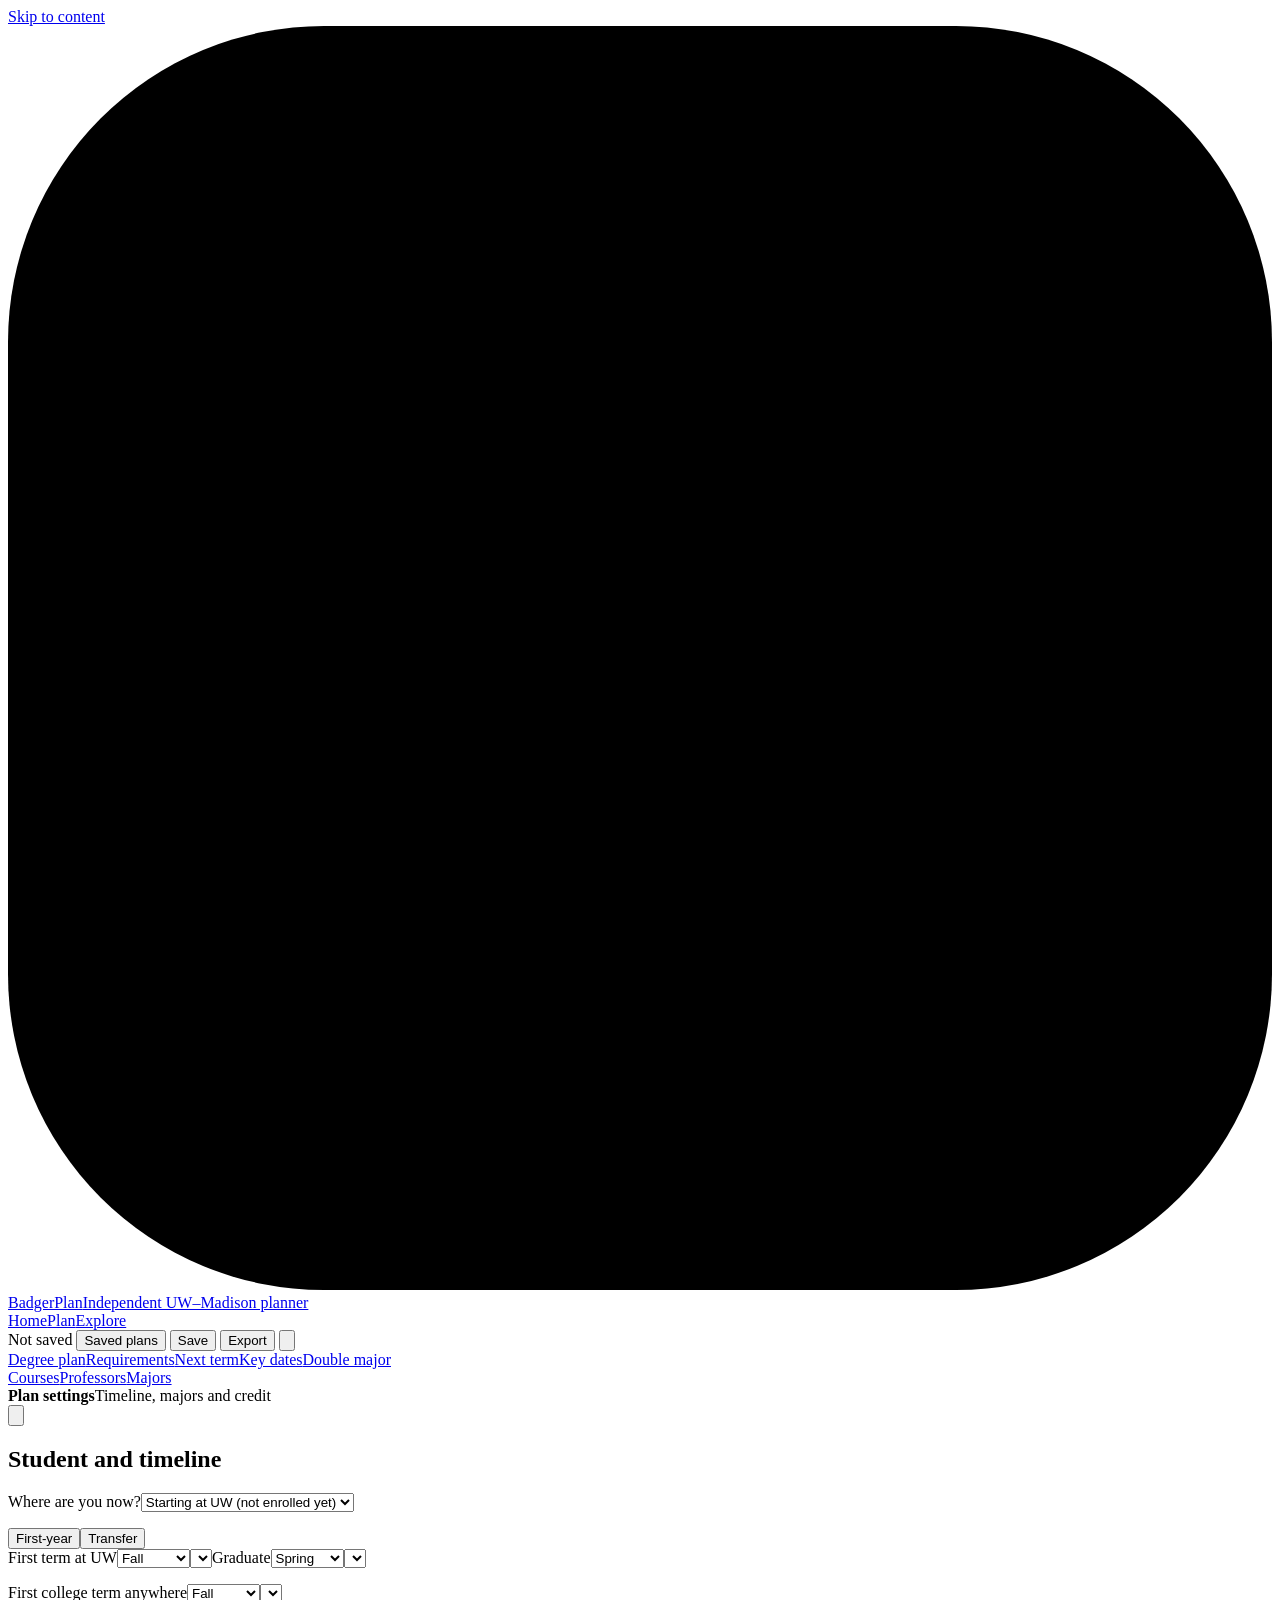
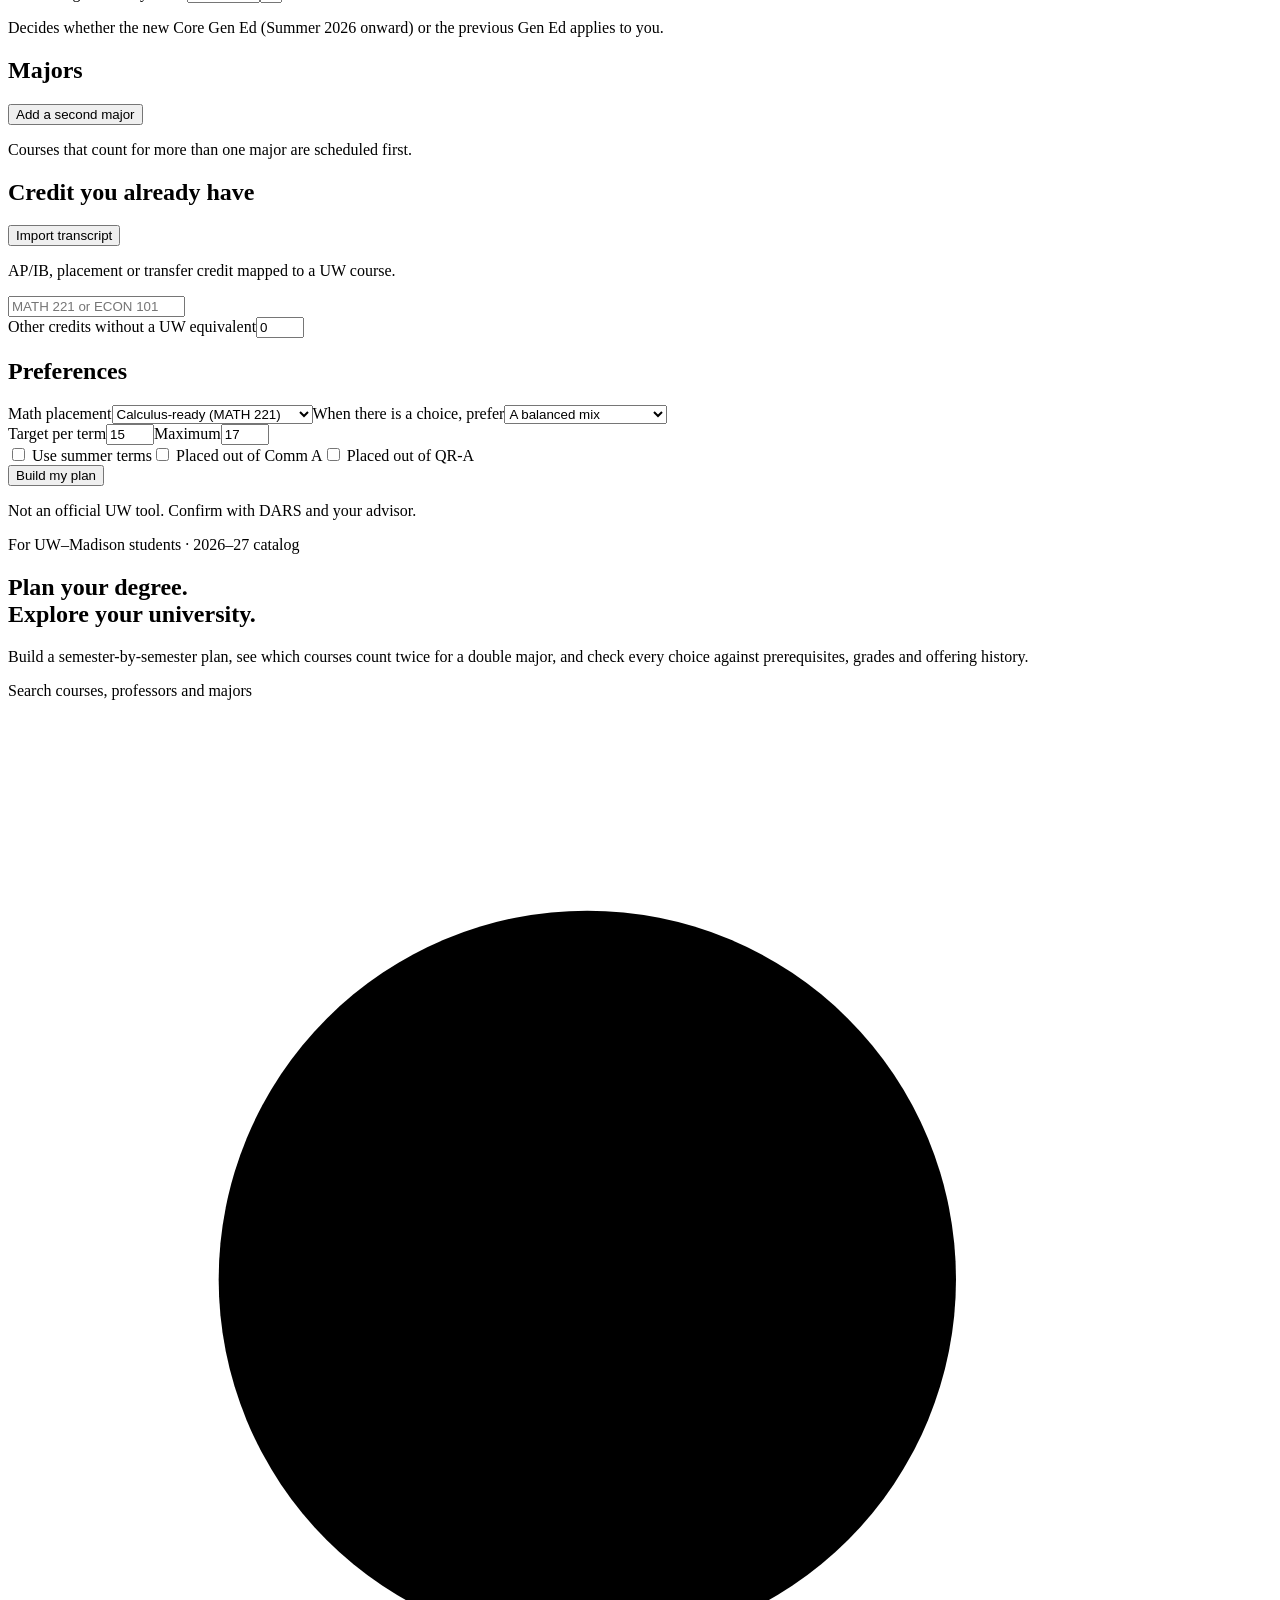
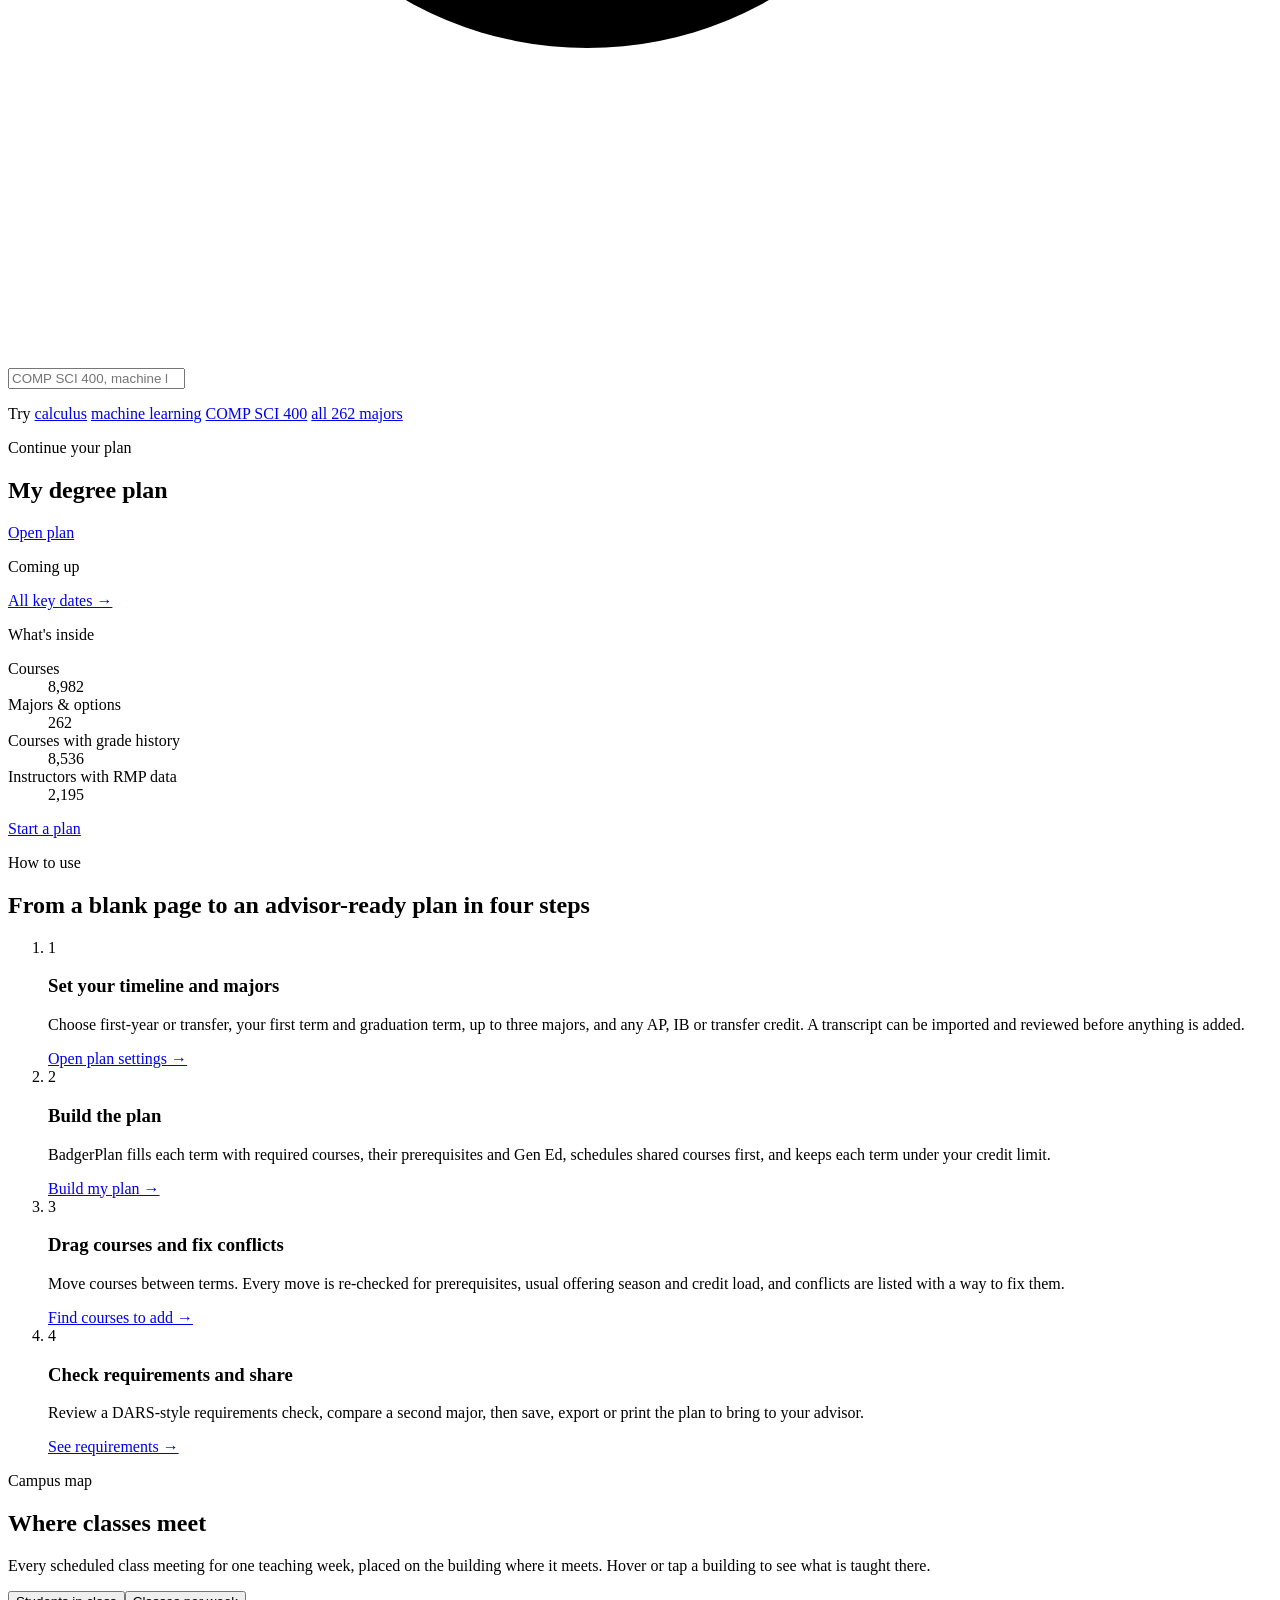
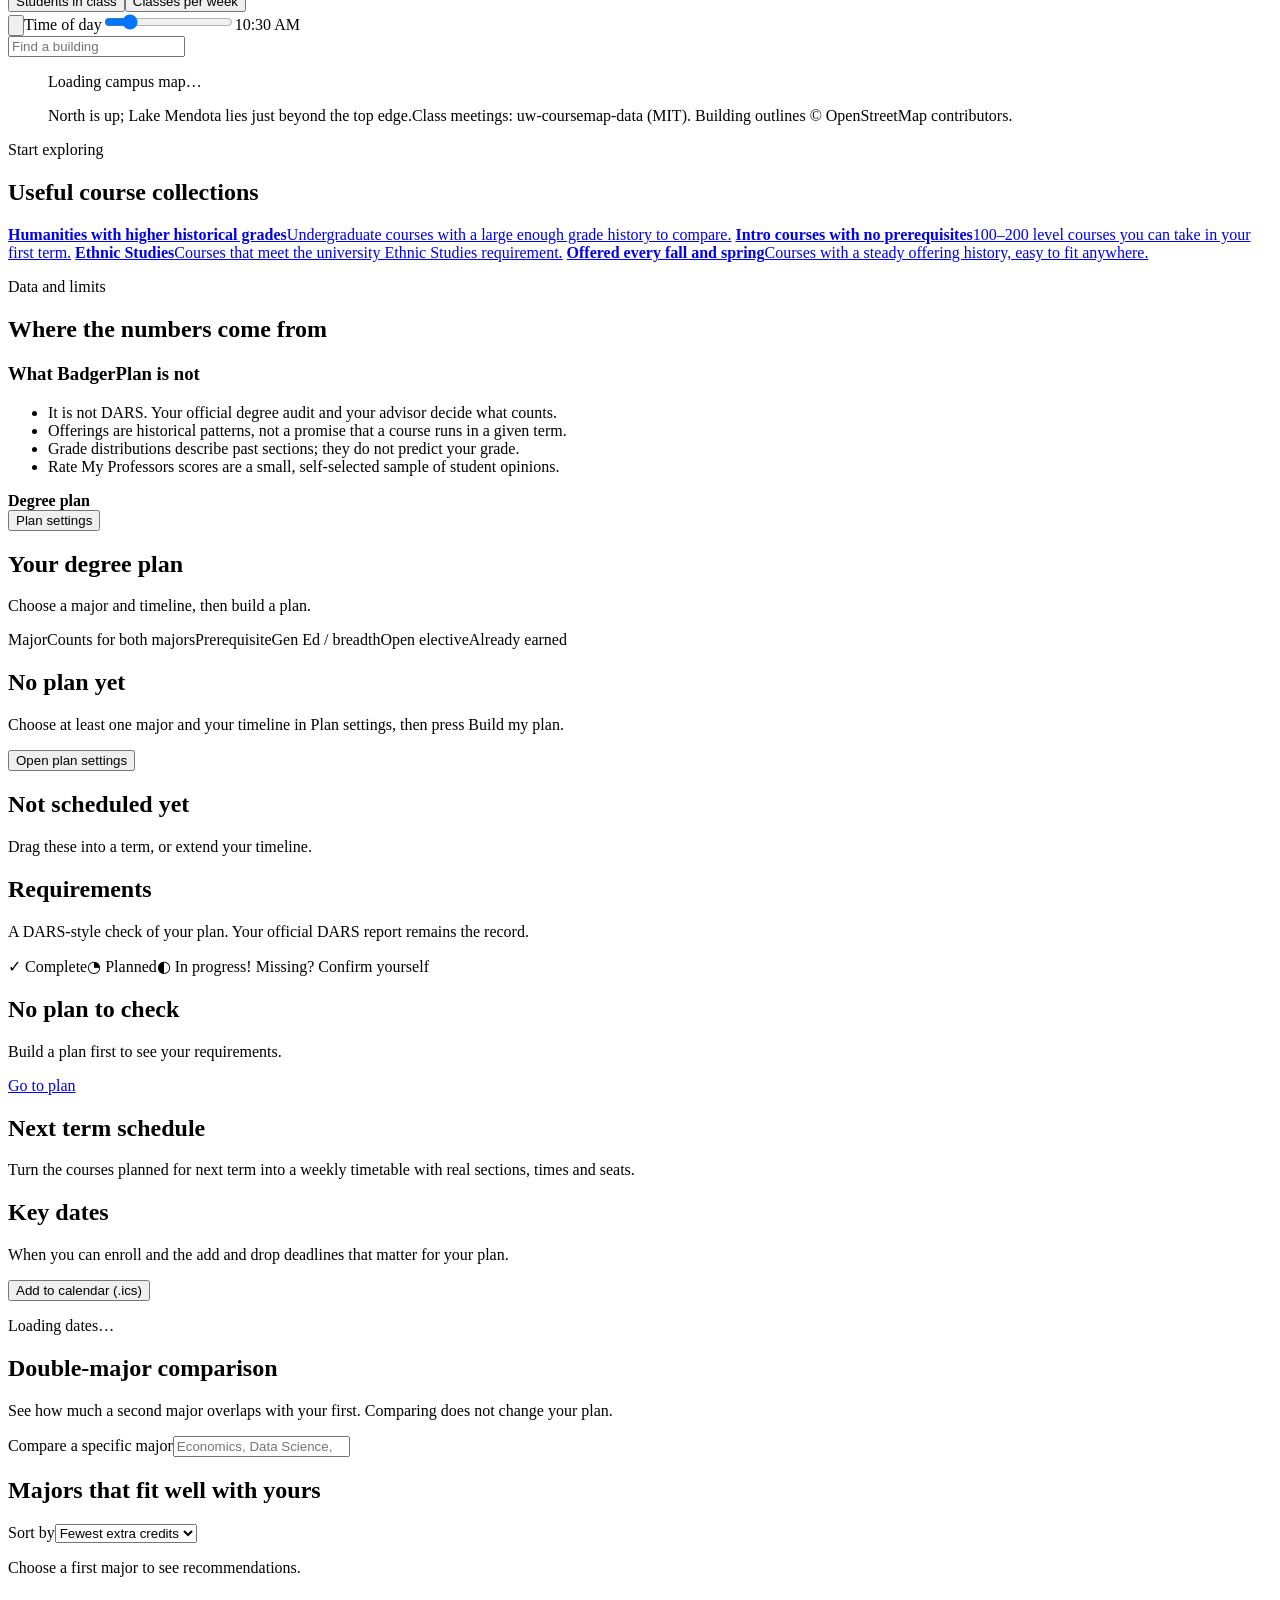
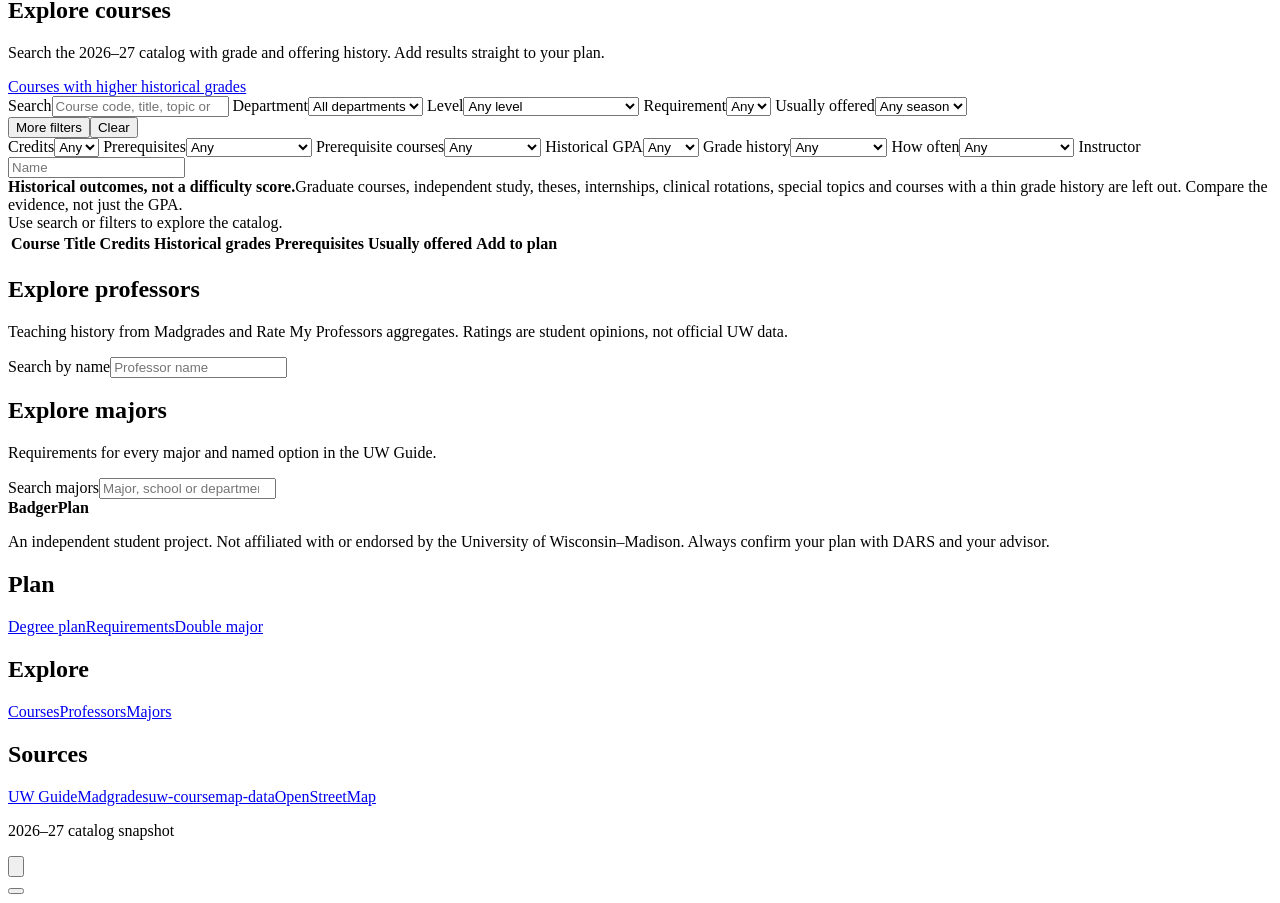
==== commit 379d4118: "Phase 1: transcript import, class standing, key dates, next-term schedule, deployment" ====
--- a/web/static/index.html
+++ b/web/static/index.html
@@ -25,14 +25,14 @@
       <button class="icon-btn plan-action optional-action" id="printPlan" aria-label="Print plan" title="Print plan"><svg viewBox="0 0 24 24" aria-hidden="true"><path d="M7 8V3h10v5M7 17H5a2 2 0 0 1-2-2v-4a2 2 0 0 1 2-2h14a2 2 0 0 1 2 2v4a2 2 0 0 1-2 2h-2M7 14h10v7H7z"/></svg></button>
     </div>
   </header>
-  <nav class="context-nav hidden" id="planNav" aria-label="Plan sections"><a href="/plan" data-route>Degree plan</a><a href="/plan/requirements" data-route>Requirements</a><a href="/plan/double-major" data-route>Double major</a></nav>
+  <nav class="context-nav hidden" id="planNav" aria-label="Plan sections"><a href="/plan" data-route>Degree plan</a><a href="/plan/requirements" data-route>Requirements</a><a href="/plan/schedule" data-route>Next term</a><a href="/plan/dates" data-route>Key dates</a><a href="/plan/double-major" data-route>Double major</a></nav>
   <nav class="context-nav hidden" id="exploreNav" aria-label="Explore sections"><a href="/explore/courses" data-route>Courses</a><a href="/explore/professors" data-route>Professors</a><a href="/explore/majors" data-route>Majors</a></nav>
 
   <div class="layout">
     <aside class="setup" id="setup" aria-label="Plan settings" inert>
       <div class="setup-mobile-head"><div><strong id="mobilePlanName">Plan settings</strong><span id="mobilePlanDates">Timeline, majors and credit</span></div><button class="icon-btn" id="closeSettings" aria-label="Close plan settings"><svg viewBox="0 0 24 24" aria-hidden="true"><path d="M6 6l12 12M18 6L6 18"/></svg></button></div>
       <form id="setupForm" autocomplete="off">
-        <section class="panel"><h2>Student and timeline</h2><div class="segmented" role="radiogroup" aria-label="Student type"><button type="button" class="seg active" data-student="first-year" role="radio" aria-checked="true">First-year</button><button type="button" class="seg" data-student="transfer" role="radio" aria-checked="false">Transfer</button></div><div class="stack-2"><label>First term at UW<span class="inline"><select id="startSeason" aria-label="Start term"><option>Fall</option><option>Spring</option><option>Summer</option></select><select id="startYear" aria-label="Start year"></select></span></label><label>Graduate<span class="inline"><select id="gradSeason" aria-label="Graduation term"><option>Spring</option><option>Fall</option><option>Summer</option></select><select id="gradYear" aria-label="Graduation year"></select></span></label></div><p class="hint" id="timelineHint"></p><div class="transfer-only hidden"><label>First college term anywhere<span class="inline"><select id="firstCollegeSeason" aria-label="First college term"><option>Fall</option><option>Spring</option><option>Summer</option></select><select id="firstCollegeYear" aria-label="First college year"></select></span></label><p class="hint">Decides whether the new Core Gen Ed (Summer 2026 onward) or the previous Gen Ed applies to you.</p></div></section>
+        <section class="panel"><h2>Student and timeline</h2><label>Where are you now?<select id="yearInSchool"><option value="incoming">Starting at UW (not enrolled yet)</option><option value="Freshman">Freshman (first year)</option><option value="Sophomore">Sophomore</option><option value="Junior">Junior</option><option value="Senior">Senior</option></select></label><p class="hint" id="standingHint"></p><div class="segmented" role="radiogroup" aria-label="Student type"><button type="button" class="seg active" data-student="first-year" role="radio" aria-checked="true">First-year</button><button type="button" class="seg" data-student="transfer" role="radio" aria-checked="false">Transfer</button></div><div class="stack-2"><label>First term at UW<span class="inline"><select id="startSeason" aria-label="Start term"><option>Fall</option><option>Spring</option><option>Summer</option></select><select id="startYear" aria-label="Start year"></select></span></label><label>Graduate<span class="inline"><select id="gradSeason" aria-label="Graduation term"><option>Spring</option><option>Fall</option><option>Summer</option></select><select id="gradYear" aria-label="Graduation year"></select></span></label></div><p class="hint" id="timelineHint"></p><div class="transfer-only hidden"><label>First college term anywhere<span class="inline"><select id="firstCollegeSeason" aria-label="First college term"><option>Fall</option><option>Spring</option><option>Summer</option></select><select id="firstCollegeYear" aria-label="First college year"></select></span></label><p class="hint">Decides whether the new Core Gen Ed (Summer 2026 onward) or the previous Gen Ed applies to you.</p></div></section>
         <section class="panel"><h2>Majors</h2><div id="majorList" class="major-list"></div><button type="button" class="text-action" id="addMajor">Add a second major</button><p class="hint">Courses that count for more than one major are scheduled first.</p></section>
         <section class="panel"><div class="panel-heading"><h2 id="priorTitle">Credit you already have</h2><button type="button" class="text-action compact" id="openTranscript">Import transcript</button></div><p class="hint" id="priorHint">AP/IB, placement or transfer credit mapped to a UW course.</p><div class="combo"><input type="search" id="priorSearch" placeholder="MATH 221 or ECON 101" aria-label="Add prior credit" autocomplete="off"><div class="combo-list hidden" id="priorResults" role="listbox"></div></div><div class="chip-row" id="priorChips"></div><label>Other credits without a UW equivalent<input type="number" id="genericCredits" min="0" max="90" step="1" value="0"></label></section>
         <section class="panel"><h2>Preferences</h2><label>Math placement<select id="mathPlacement"><option value="calculus">Calculus-ready (MATH 221)</option><option value="precalc">Pre-calculus (MATH 112–114)</option><option value="none">Not placed yet</option></select></label><label>When there is a choice, prefer<select id="priority"><option value="balanced">A balanced mix</option><option value="gpa">Higher historical grades</option><option value="fast">Fewest prerequisites</option></select></label><div class="grid-2"><label>Target per term<input type="number" id="targetCredits" min="6" max="18" value="15"></label><label>Maximum<input type="number" id="maxCredits" min="6" max="24" value="17"></label></div><label class="check"><input type="checkbox" id="includeSummer"> Use summer terms</label><label class="check"><input type="checkbox" id="placeCommA"> Placed out of Comm A</label><label class="check"><input type="checkbox" id="placeQrA"> Placed out of QR-A</label></section>
@@ -53,6 +53,7 @@
           </div>
           <aside class="hero-panel" aria-label="Your plan and catalog">
             <section class="continue-plan hidden" id="continuePlan" aria-labelledby="continueTitle"><p class="section-label" id="continueTitle">Continue your plan</p><h2 id="continueName">My degree plan</h2><p id="continueMeta" class="subtle"></p><div class="continue-status" id="continueStatus"></div><a class="btn primary" href="/plan" data-route>Open plan</a></section>
+            <section class="next-dates hidden" id="homeDates" aria-labelledby="homeDatesTitle"><p class="section-label" id="homeDatesTitle">Coming up</p><ol class="date-mini" id="homeDatesList"></ol><a href="/plan/dates" data-route>All key dates →</a></section>
             <section class="catalog-glance" id="catalogGlance" aria-labelledby="glanceTitle"><p class="section-label" id="glanceTitle">What's inside</p><dl class="glance-grid" id="glanceStats"><div><dt>Courses</dt><dd>8,982</dd></div><div><dt>Majors &amp; options</dt><dd>262</dd></div><div><dt>Courses with grade history</dt><dd>8,536</dd></div><div><dt>Instructors with RMP data</dt><dd>2,195</dd></div></dl><a class="btn primary" href="/plan" data-route id="glanceStart">Start a plan</a></section>
           </aside>
         </div>
@@ -102,8 +103,10 @@
         </section>
       </section>
 
-      <section class="view" id="view-plan" aria-label="Degree plan"><div class="mobile-plan-bar"><div><strong id="compactPlanName">Degree plan</strong><span id="compactPlanDates"></span></div><button class="btn" id="openSettings">Plan settings</button></div><div class="plan-head"><div><h1 id="planTitle">Your degree plan</h1><p class="subtle" id="planSubtitle">Choose a major and timeline, then build a plan.</p></div><div class="stats" id="stats"></div></div><div class="constraint-center hidden" id="alerts" role="status" tabindex="-1"></div><div class="legend hidden" id="legend"><span class="lg lg-major">Major</span><span class="lg lg-shared">Counts for both majors</span><span class="lg lg-prereq">Prerequisite</span><span class="lg lg-gened">Gen Ed / breadth</span><span class="lg lg-elective">Open elective</span><span class="lg lg-prior">Already earned</span></div><div class="board empty" id="board"><div class="empty-state"><h2>No plan yet</h2><p>Choose at least one major and your timeline in Plan settings, then press Build my plan.</p><button class="btn primary" id="emptySettings">Open plan settings</button></div></div><div class="tray hidden" id="tray"><div class="tray-head"><h2>Not scheduled yet</h2><p>Drag these into a term, or extend your timeline.</p></div><div class="tray-courses" id="trayCourses" data-term-index="-1"></div></div></section>
+      <section class="view" id="view-plan" aria-label="Degree plan"><div class="mobile-plan-bar"><div><strong id="compactPlanName">Degree plan</strong><span id="compactPlanDates"></span></div><button class="btn" id="openSettings">Plan settings</button></div><div class="plan-head"><div><h1 id="planTitle">Your degree plan</h1><p class="subtle" id="planSubtitle">Choose a major and timeline, then build a plan.</p></div><div class="stats" id="stats"></div></div><div class="next-up hidden" id="nextUp"></div><div class="constraint-center hidden" id="alerts" role="status" tabindex="-1"></div><div class="legend hidden" id="legend"><span class="lg lg-major">Major</span><span class="lg lg-shared">Counts for both majors</span><span class="lg lg-prereq">Prerequisite</span><span class="lg lg-gened">Gen Ed / breadth</span><span class="lg lg-elective">Open elective</span><span class="lg lg-prior">Already earned</span></div><div class="board empty" id="board"><div class="empty-state"><h2>No plan yet</h2><p>Choose at least one major and your timeline in Plan settings, then press Build my plan.</p><button class="btn primary" id="emptySettings">Open plan settings</button></div></div><div class="tray hidden" id="tray"><div class="tray-head"><h2>Not scheduled yet</h2><p>Drag these into a term, or extend your timeline.</p></div><div class="tray-courses" id="trayCourses" data-term-index="-1"></div></div></section>
       <section class="view" id="view-audit" aria-label="Requirements"><div class="plan-head"><div><h1>Requirements</h1><p class="subtle">A DARS-style check of your plan. Your official DARS report remains the record.</p></div><div class="status-key" aria-label="Status key"><span class="key complete">✓ Complete</span><span class="key planned">◔ Planned</span><span class="key partial">◐ In progress</span><span class="key missing">! Missing</span><span class="key manual">? Confirm yourself</span></div></div><div id="auditBody" class="audit-body"><div class="empty-state inline"><h2>No plan to check</h2><p>Build a plan first to see your requirements.</p><a class="btn primary" href="/plan" data-route>Go to plan</a></div></div></section>
+      <section class="view" id="view-schedule" aria-label="Next term schedule"><div class="plan-head"><div><h1 id="scheduleTitle">Next term schedule</h1><p class="subtle" id="scheduleSub">Turn the courses planned for next term into a weekly timetable with real sections, times and seats.</p></div></div><div id="scheduleBody"></div></section>
+      <section class="view" id="view-dates" aria-label="Key dates"><div class="plan-head"><div><h1>Key dates</h1><p class="subtle" id="datesSub">When you can enroll and the add and drop deadlines that matter for your plan.</p></div><button class="btn" type="button" id="datesIcs">Add to calendar (.ics)</button></div><div id="datesBody"><p class="subtle">Loading dates…</p></div></section>
       <section class="view" id="view-double" aria-label="Double major"><div class="plan-head"><div><h1>Double-major comparison</h1><p class="subtle">See how much a second major overlaps with your first. Comparing does not change your plan.</p></div></div><div class="major-compare-search"><label for="secondMajorSearch">Compare a specific major</label><input type="search" id="secondMajorSearch" placeholder="Economics, Data Science, History…" autocomplete="off"><div id="secondMajorResults" class="lookup-results hidden"></div></div><div id="majorComparison"></div><div class="section-head"><h2>Majors that fit well with yours</h2><label>Sort by<select id="doubleSort"><option value="additional">Fewest extra credits</option><option value="overlap">Most shared credits</option><option value="name">Name</option></select></label></div><div id="doubleBody"><p class="subtle">Choose a first major to see recommendations.</p></div></section>
 
       <section class="view" id="view-explore" aria-label="Explore courses"><div class="plan-head"><div><h1>Explore courses</h1><p class="subtle">Search the 2026–27 catalog with grade and offering history.<span class="plan-action"> Add results straight to your plan.</span></p></div><a class="text-action" href="/explore/courses?mode=easiest" data-route>Courses with higher historical grades</a></div>
@@ -144,7 +147,7 @@
   <aside class="drawer" id="drawer" aria-hidden="true" aria-label="Course quick view" inert><button class="drawer-close icon-btn" id="drawerClose" aria-label="Close course details"><svg viewBox="0 0 24 24" aria-hidden="true"><path d="M6 6l12 12M18 6L6 18"/></svg></button><div id="drawerBody"></div></aside><div class="scrim hidden" id="scrim"></div>
   <dialog id="plansDialog"><form method="dialog" class="dialog-body"><h2>Saved plans</h2><div id="plansList" class="data-list"></div><div class="dialog-actions"><label class="btn file-btn">Import JSON<input type="file" id="importFile" accept="application/json" hidden></label><button class="btn" value="close">Close</button></div></form></dialog>
   <dialog id="addDialog"><form method="dialog" class="dialog-body"><h2 id="addDialogTitle">Add a course</h2><label>Search courses<input type="search" id="addSearch" placeholder="Course code, title or topic"></label><div id="addResults" class="data-list"></div><div class="dialog-actions"><button class="btn" value="close">Close</button></div></form></dialog>
-  <dialog id="transcriptDialog" class="transcript-dialog" aria-labelledby="transcriptTitle"><div class="dialog-body"><div><p class="section-label">Prior credit</p><h2 id="transcriptTitle">Import a transcript</h2><p class="subtle">BadgerPlan matches course codes against its local UW catalog. Nothing is added until you review and confirm.</p></div><label class="upload-zone" for="transcriptFile"><strong>Choose transcript file</strong><span>PDF, TXT, CSV, TSV, or JSON · 12 MB max</span><input type="file" id="transcriptFile" accept=".pdf,.txt,.csv,.tsv,.json,application/pdf,text/plain,text/csv,application/json" hidden></label><div class="file-selection hidden" id="transcriptFileName"></div><details class="paste-transcript"><summary>Or paste transcript text</summary><label for="transcriptText">Transcript text<textarea id="transcriptText" rows="7" placeholder="Paste course history here…"></textarea></label></details><p class="privacy-note"><strong>Private by design:</strong> the transcript is read by this BadgerPlan app on your computer and is not sent to a third-party service. The file itself is not saved.</p><div class="transcript-feedback hidden" id="transcriptFeedback" role="status" tabindex="-1"></div><div class="transcript-review hidden" id="transcriptReview"><div class="review-head"><div><h3>Review matches</h3><p class="subtle" id="transcriptSummary"></p></div><button class="text-action compact" type="button" id="toggleTranscriptRows">Clear all</button></div><div class="transcript-table-wrap"><table class="transcript-table"><thead><tr><th><span class="sr-only">Include</span></th><th>Course</th><th>Credits</th><th>Match</th></tr></thead><tbody id="transcriptRows"></tbody></table></div><p class="fine left">Credits shown use the UW catalog value. Confirm official equivalencies and earned credit in DARS.</p></div><div class="dialog-actions"><button class="btn" type="button" id="closeTranscript">Cancel</button><button class="btn primary" type="button" id="parseTranscript">Review courses</button><button class="btn primary hidden" type="button" id="importTranscript">Import selected</button></div></div></dialog>
+  <dialog id="transcriptDialog" class="transcript-dialog" aria-labelledby="transcriptTitle"><div class="dialog-body"><div><p class="section-label">Prior credit</p><h2 id="transcriptTitle">Import a transcript</h2><p class="subtle">BadgerPlan matches course codes against its local UW catalog. Nothing is added until you review and confirm.</p></div><label class="upload-zone" for="transcriptFile"><strong>Choose transcript file</strong><span>PDF, TXT, CSV, TSV, or JSON · 12 MB max</span><input type="file" id="transcriptFile" accept=".pdf,.txt,.csv,.tsv,.json,application/pdf,text/plain,text/csv,application/json" hidden></label><div class="file-selection hidden" id="transcriptFileName"></div><details class="paste-transcript"><summary>Or paste transcript text</summary><label for="transcriptText">Transcript text<textarea id="transcriptText" rows="7" placeholder="Paste course history here…"></textarea></label></details><p class="privacy-note"><strong>Private by design:</strong> your transcript is read inside this browser tab. Only course codes such as "COMP SCI 400" are looked up in the catalog; grades, names and the file itself never leave the page.</p><div class="transcript-feedback hidden" id="transcriptFeedback" role="status" tabindex="-1"></div><div class="transcript-review hidden" id="transcriptReview"><div class="review-head"><div><h3>Review matches</h3><p class="subtle" id="transcriptSummary"></p></div><button class="text-action compact" type="button" id="toggleTranscriptRows">Clear all</button></div><div class="transcript-table-wrap"><table class="transcript-table"><thead><tr><th><span class="sr-only">Include</span></th><th>Course</th><th>Term</th><th>Grade</th><th>Credits</th><th>Counts as</th></tr></thead><tbody id="transcriptRows"></tbody></table></div><p class="fine left">Credits come from the transcript when it lists them, otherwise from the catalog. Courses you take again keep the latest attempt. Confirm official equivalencies and earned credit in DARS.</p></div><div class="dialog-actions"><button class="btn" type="button" id="closeTranscript">Cancel</button><button class="btn primary" type="button" id="parseTranscript">Review courses</button><button class="btn primary hidden" type="button" id="importTranscript">Import selected</button></div></div></dialog>
   <div class="toast" id="toast" role="status" aria-live="polite"><span id="toastMessage"></span><button class="toast-action hidden" id="toastAction"></button></div>
   <script type="module" src="/static/app.js"></script>
 </body>
